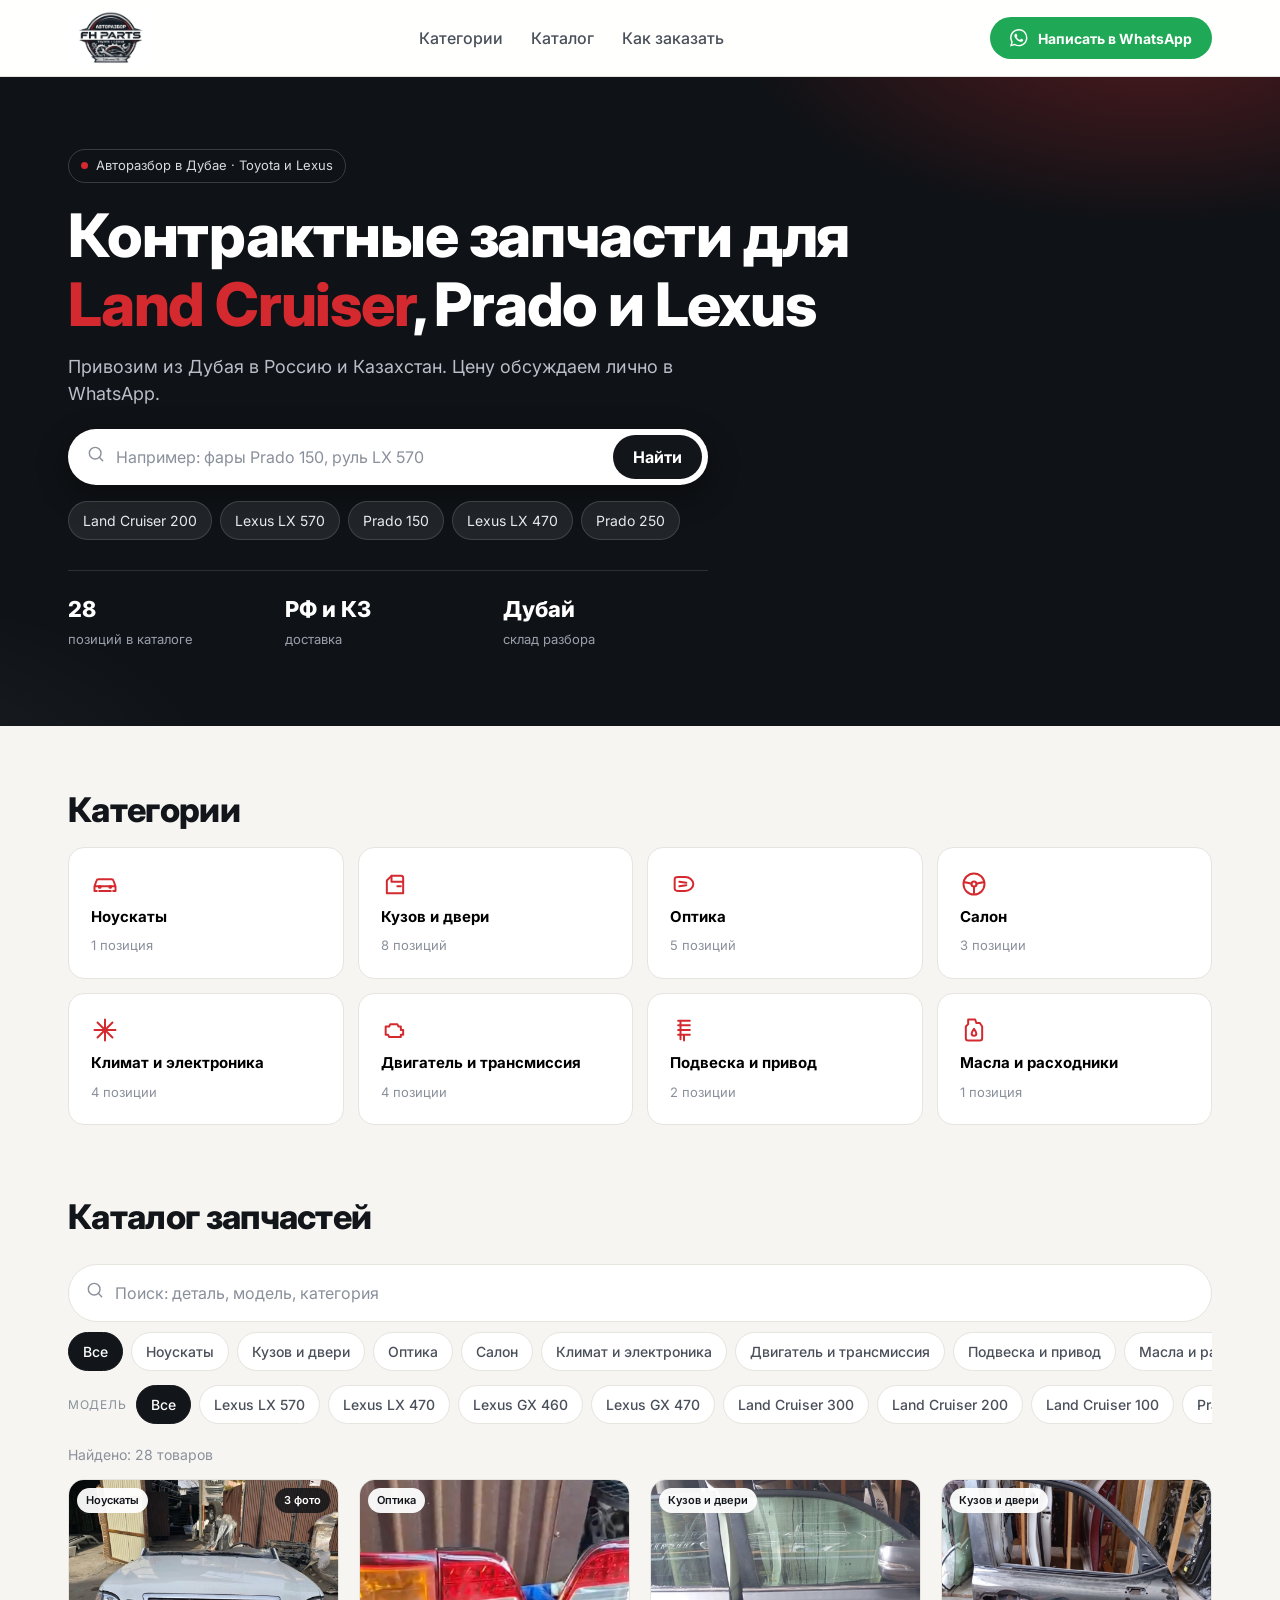
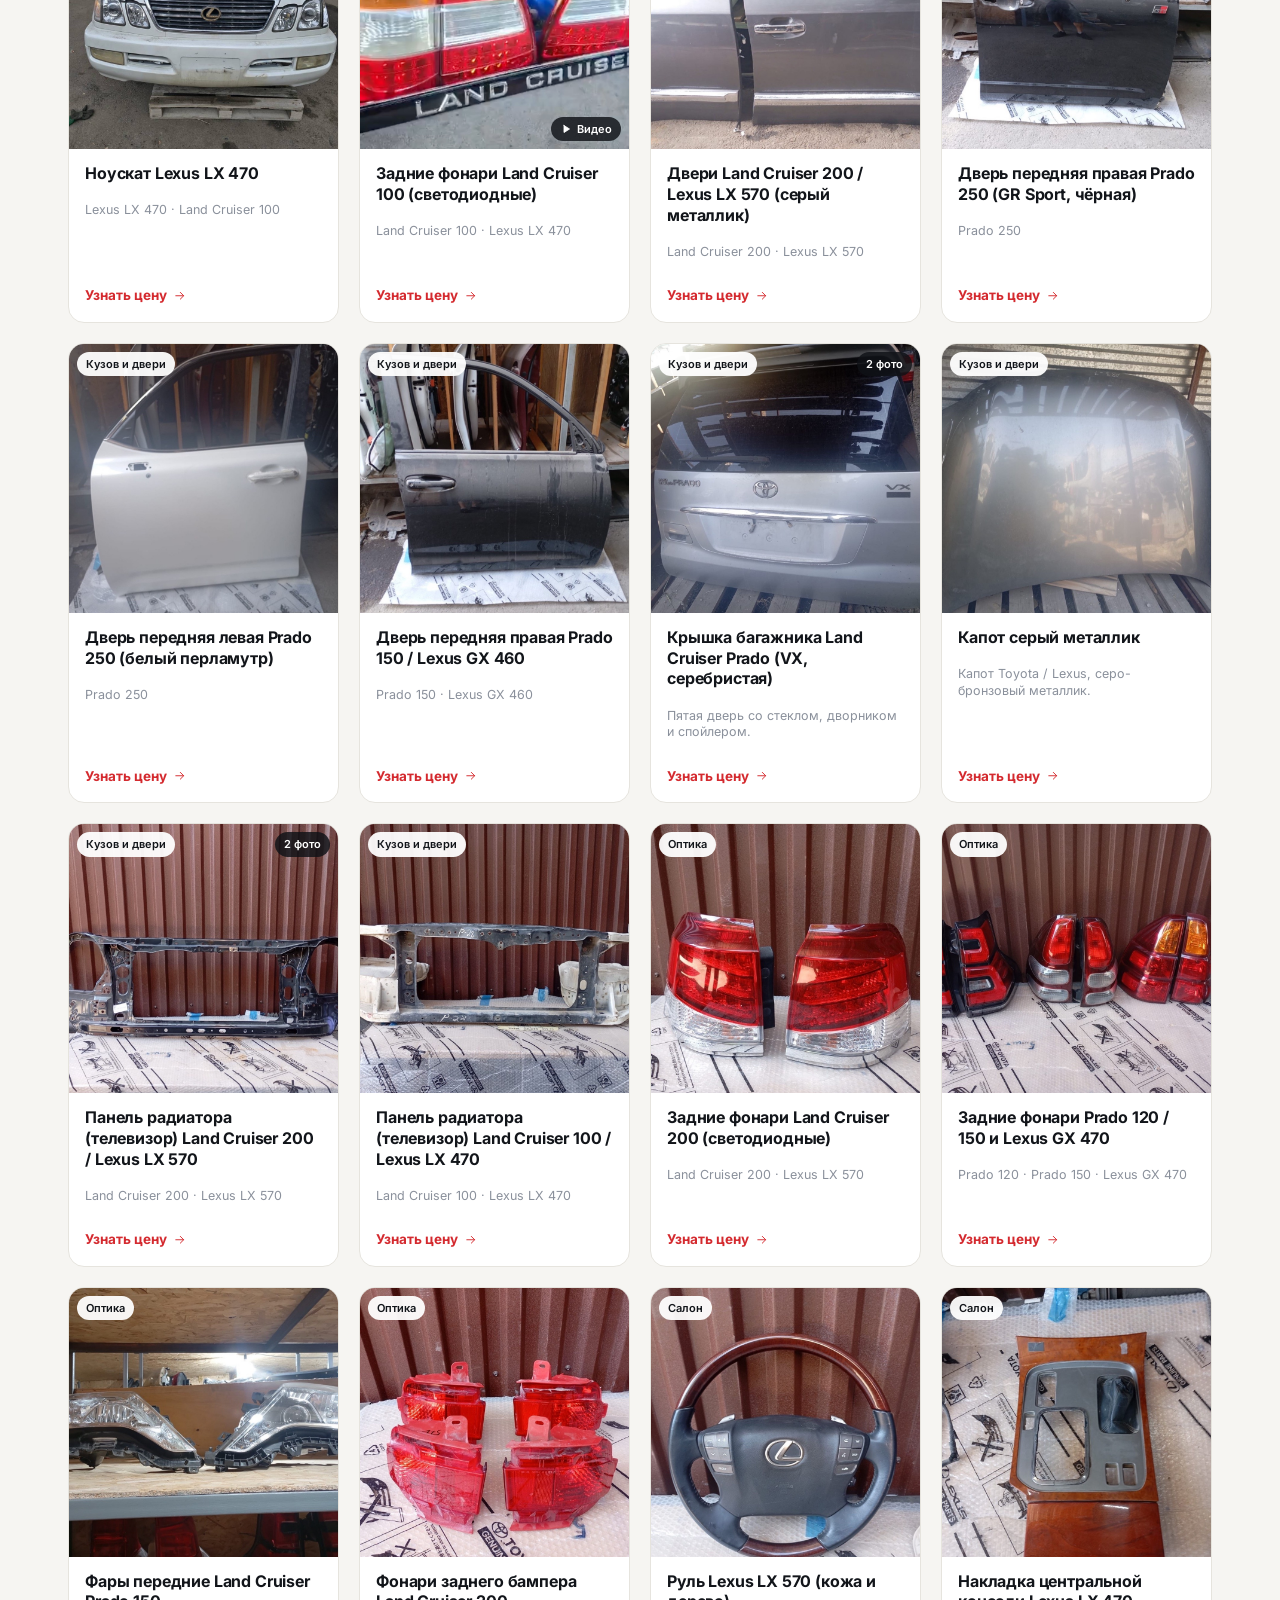
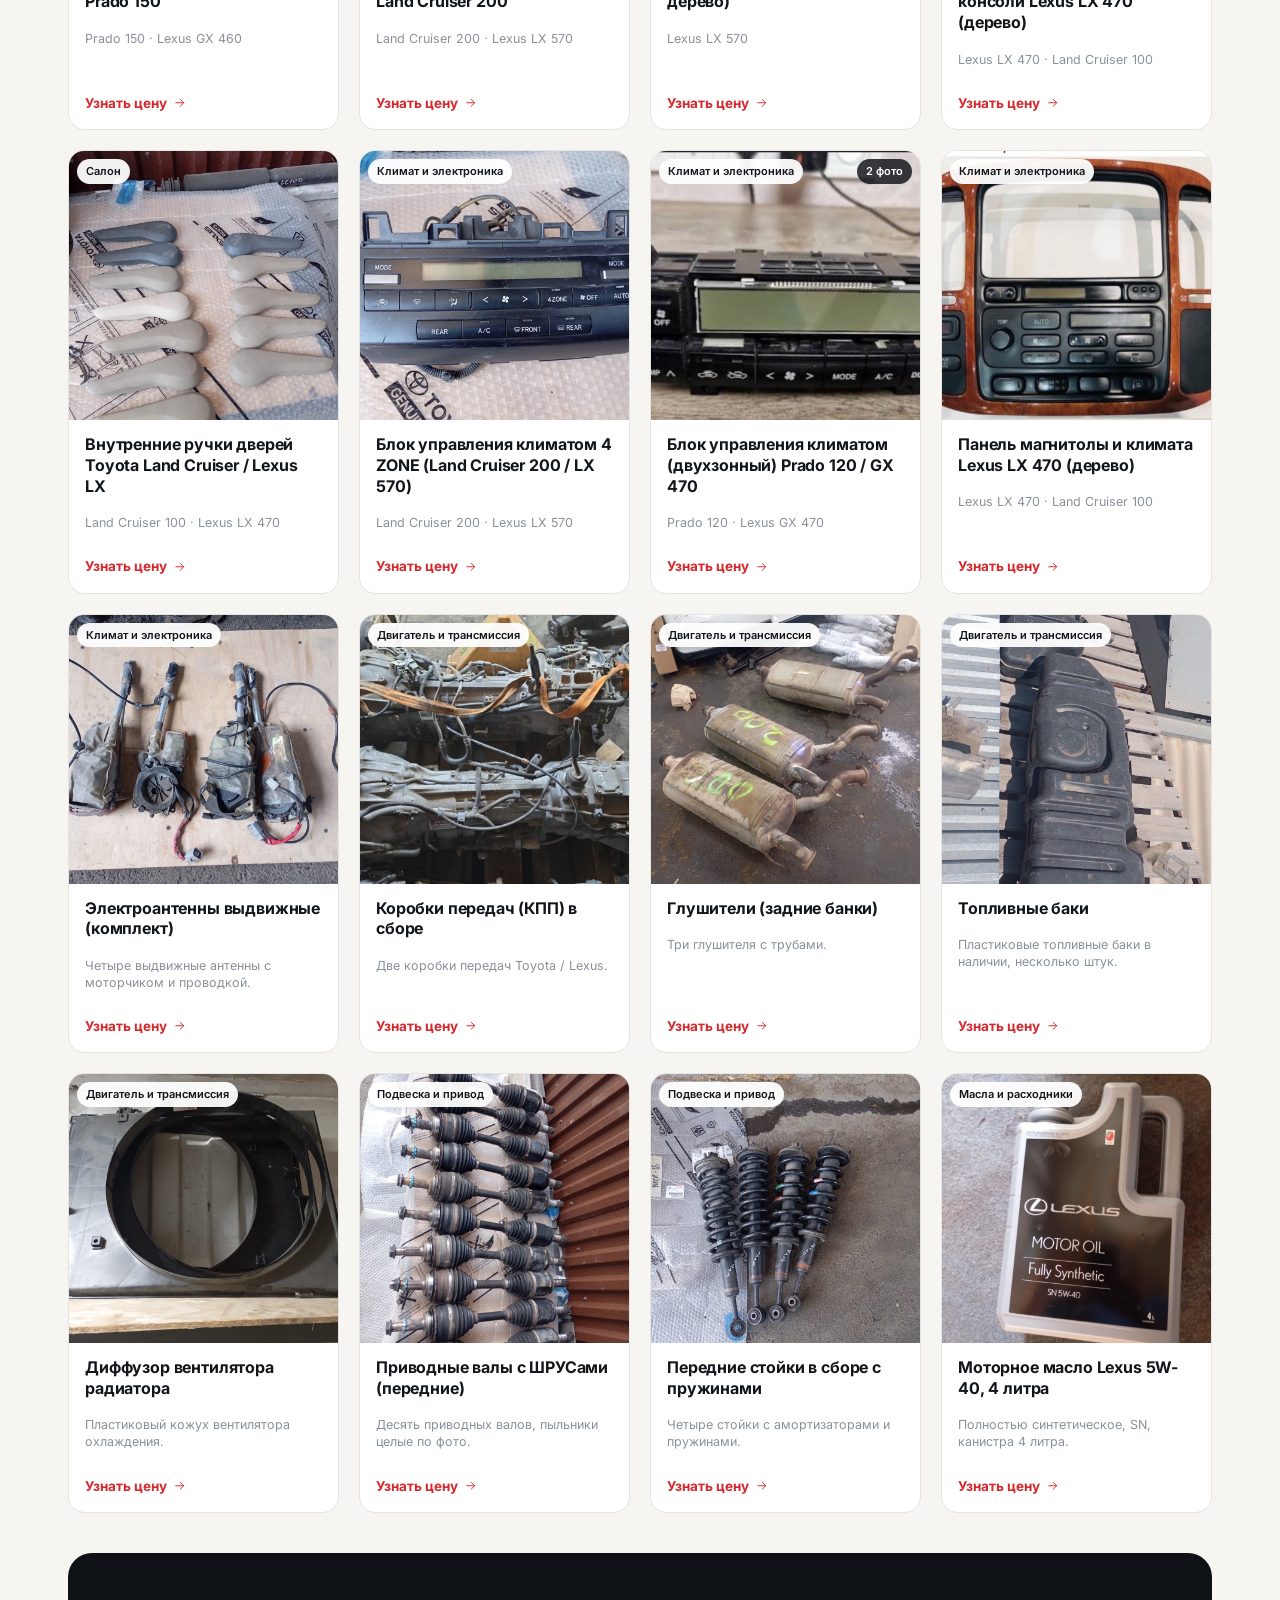
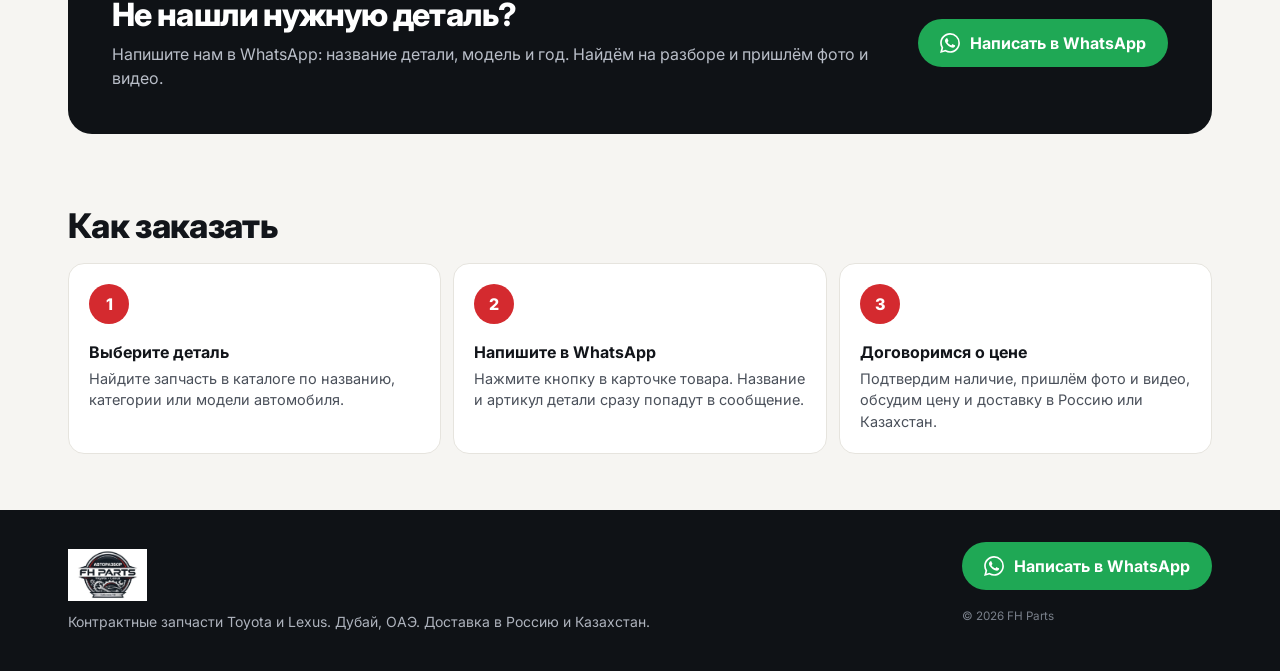
==== index.html @ afaa6454 "Add files via upload" ====
<!doctype html>
<html lang="ru">
<head>
  <meta charset="utf-8">
  <meta name="viewport" content="width=device-width, initial-scale=1, viewport-fit=cover">
  <title>FH Parts: контрактные запчасти Toyota и Lexus из Дубая</title>
  <meta name="description" content="Авторазбор FH Parts в Дубае. Запчасти Toyota Land Cruiser, Prado, Lexus LX и GX с доставкой в Россию и Казахстан. Цена договорная, заказ через WhatsApp.">
  <meta name="theme-color" content="#0f1216">
  <link rel="icon" type="image/png" href="img/favicon.png">
  <link rel="preconnect" href="https://fonts.googleapis.com">
  <link rel="preconnect" href="https://fonts.gstatic.com" crossorigin>
  <link href="https://fonts.googleapis.com/css2?family=Inter:wght@400;500;600;700;800&display=swap&subset=cyrillic" rel="stylesheet">
  <link rel="stylesheet" href="css/style.css">
</head>
<body>

<header class="header">
  <div class="wrap">
    <a class="brand" href="./" aria-label="FH Parts, на главную">
      <img src="img/logo.png" alt="FH Parts, авторазбор Toyota и Lexus">
    </a>
    <nav class="nav" aria-label="Разделы">
      <a href="#categories">Категории</a>
      <a href="#catalog">Каталог</a>
      <a href="#how">Как заказать</a>
    </nav>
    <a id="headWa" class="btn btn-wa btn-sm" aria-label="Написать в WhatsApp"></a>
  </div>
</header>

<main>
  <section class="hero">
    <div class="wrap">
      <div class="eyebrow"><span class="dot"></span> Авторазбор в Дубае · Toyota и Lexus</div>
      <h1>Контрактные запчасти для <em>Land Cruiser</em>, Prado и Lexus</h1>
      <p class="lead">Привозим из Дубая в Россию и Казахстан. Цену обсуждаем лично в WhatsApp.</p>

      <form class="search" id="heroSearch" role="search" autocomplete="off">
        <span id="heroSearchIcon"></span>
        <input id="heroQ" type="search" placeholder="Например: фары Prado 150, руль LX 570" aria-label="Поиск запчастей" enterkeyhint="search">
        <button class="btn btn-dark" type="submit">Найти</button>
      </form>

      <div class="quick" id="quick" aria-label="Быстрый выбор модели"></div>

      <div class="stats">
        <div><b id="statCount">0</b><span>позиций в каталоге</span></div>
        <div><b>РФ и КЗ</b><span>доставка</span></div>
        <div><b>Дубай</b><span>склад разбора</span></div>
      </div>
    </div>
  </section>

  <section class="section" id="categories">
    <div class="wrap">
      <div class="section-head">
        <h2>Категории</h2>
      </div>
      <div class="cats" id="cats"></div>
    </div>
  </section>

  <section class="section" id="catalog">
    <div class="wrap">
      <div class="section-head">
        <h2>Каталог запчастей</h2>
      </div>

      <div class="toolbar">
        <form class="search light" id="catSearch" role="search" autocomplete="off" onsubmit="return false">
          <span id="catSearchIcon"></span>
          <input id="q" type="search" placeholder="Поиск: деталь, модель, категория" aria-label="Поиск по каталогу" enterkeyhint="search">
        </form>
        <div class="chips" id="catChips" aria-label="Категории"></div>
        <div class="chips" id="modelChips" aria-label="Модели"></div>
      </div>

      <div class="result-line">
        <span id="resultText"></span>
        <button class="reset" id="reset" type="button" hidden>Сбросить</button>
      </div>

      <div class="grid" id="grid"></div>
      <div id="empty" class="empty" hidden></div>

      <div class="cta">
        <div>
          <h2>Не нашли нужную деталь?</h2>
          <p>Напишите нам в WhatsApp: название детали, модель и год. Найдём на разборе и пришлём фото и видео.</p>
        </div>
        <a class="btn btn-wa" id="ctaWa"></a>
      </div>
    </div>
  </section>

  <section class="section" id="how">
    <div class="wrap">
      <div class="section-head">
        <h2>Как заказать</h2>
      </div>
      <div class="steps">
        <div class="step"><span class="num">1</span><div><b>Выберите деталь</b><p>Найдите запчасть в каталоге по названию, категории или модели автомобиля.</p></div></div>
        <div class="step"><span class="num">2</span><div><b>Напишите в WhatsApp</b><p>Нажмите кнопку в карточке товара. Название и артикул детали сразу попадут в сообщение.</p></div></div>
        <div class="step"><span class="num">3</span><div><b>Договоримся о цене</b><p>Подтвердим наличие, пришлём фото и видео, обсудим цену и доставку в Россию или Казахстан.</p></div></div>
      </div>
    </div>
  </section>
</main>

<footer class="footer">
  <div class="wrap">
    <div>
      <a class="brand" href="./"><img src="img/logo.png" alt="FH Parts" style="height:52px"></a>
      <p style="margin:10px 0 0">Контрактные запчасти Toyota и Lexus. Дубай, ОАЭ. Доставка в Россию и Казахстан.</p>
    </div>
    <div>
      <a class="btn btn-wa" data-wa-generic id="footWa"></a>
      <p><small>© <span id="year"></span> FH Parts</small></p>
    </div>
  </div>
</footer>

<script src="js/config.js"></script>
<script src="data/products.js"></script>
<script src="js/common.js"></script>
<script src="js/catalog.js"></script>
</body>
</html>
---- css/style.css ----
:root {
  --bg: #f6f5f2;
  --surface: #ffffff;
  --ink: #12151a;
  --ink-2: #4a505a;
  --muted: #8a909b;
  --line: #e6e4de;
  --red: #d42a2f;
  --red-dark: #b01f24;
  --dark: #0f1216;
  --wa: #1fa855;
  --wa-dark: #178a45;
  --radius: 16px;
  --shadow: 0 1px 2px rgba(18, 21, 26, .06), 0 8px 24px rgba(18, 21, 26, .06);
  --gutter: 16px;
  --max: 1200px;
}

* { box-sizing: border-box; }
html { scroll-behavior: smooth; -webkit-text-size-adjust: 100%; }
body {
  margin: 0;
  background: var(--bg);
  color: var(--ink);
  font-family: "Inter", -apple-system, BlinkMacSystemFont, "Segoe UI", Roboto, Arial, sans-serif;
  font-size: 16px;
  line-height: 1.5;
  -webkit-font-smoothing: antialiased;
}
img { max-width: 100%; display: block; }
a { color: inherit; text-decoration: none; }
button { font: inherit; cursor: pointer; }
h1, h2, h3 { line-height: 1.15; margin: 0; letter-spacing: -.02em; }
.ic { width: 1.25em; height: 1.25em; flex: none; }
.wrap { max-width: var(--max); margin: 0 auto; padding: 0 var(--gutter); }

/* ---------- Шапка ---------- */
.header {
  position: sticky; top: 0; z-index: 50;
  background: rgba(255, 255, 255, .92);
  -webkit-backdrop-filter: blur(12px); backdrop-filter: blur(12px);
  border-bottom: 1px solid var(--line);
}
.header .wrap { display: flex; align-items: center; justify-content: space-between; height: 64px; gap: 12px; }
.brand { display: flex; align-items: center; gap: 10px; font-weight: 800; letter-spacing: -.02em; }
.brand img { height: 46px; width: auto; }
.brand span { display: none; font-size: 18px; }
.nav { display: none; gap: 28px; font-weight: 500; color: var(--ink-2); }
.nav a:hover { color: var(--red); }
.btn {
  display: inline-flex; align-items: center; justify-content: center; gap: 10px;
  min-height: 48px; padding: 0 22px; border-radius: 999px; border: 0;
  font-weight: 700; font-size: 16px; transition: transform .15s, background .15s, box-shadow .15s;
}
.btn:active { transform: scale(.98); }
.btn-wa { background: var(--wa); color: #fff; }
.btn-wa:hover { background: var(--wa-dark); }
.btn-dark { background: var(--ink); color: #fff; }
.btn-dark:hover { background: #000; }
.btn-ghost { background: transparent; color: var(--ink); border: 1px solid var(--line); }
.btn-ghost:hover { border-color: var(--ink); }
.btn-sm { min-height: 40px; padding: 0 16px; font-size: 14px; }
.btn-block { width: 100%; }
.header .btn-wa .label { display: none; }
.header .btn-wa { padding: 0 14px; min-height: 42px; }

/* ---------- Hero ---------- */
.hero { background: var(--dark); color: #fff; position: relative; overflow: hidden; }
.hero::before {
  content: ""; position: absolute; inset: 0;
  background:
    radial-gradient(600px 300px at 90% -10%, rgba(212, 42, 47, .35), transparent 70%),
    radial-gradient(500px 280px at -10% 110%, rgba(255, 255, 255, .06), transparent 70%);
  pointer-events: none;
}
.hero .wrap { position: relative; padding-top: 36px; padding-bottom: 40px; }
.eyebrow {
  display: inline-flex; align-items: center; gap: 8px; padding: 6px 12px;
  border: 1px solid rgba(255, 255, 255, .18); border-radius: 999px;
  font-size: 13px; color: #d7dae0; margin-bottom: 18px;
}
.eyebrow .dot { width: 7px; height: 7px; border-radius: 50%; background: var(--red); }
.hero h1 { font-size: 34px; font-weight: 800; max-width: 14em; }
.hero h1 em { font-style: normal; color: var(--red); }
.hero p.lead { color: #b9bec8; margin: 14px 0 22px; font-size: 16px; max-width: 34em; }
.search {
  display: flex; align-items: center; gap: 10px; background: #fff; color: var(--ink);
  border-radius: 999px; padding: 6px 6px 6px 18px; max-width: 640px;
  box-shadow: 0 10px 30px rgba(0, 0, 0, .35);
}
.search .ic { color: var(--muted); }
.search input {
  flex: 1; min-width: 0; border: 0; outline: 0; background: transparent;
  font: inherit; font-size: 16px; padding: 10px 0; color: var(--ink);
}
.search input::placeholder { color: var(--muted); }
.search .btn { min-height: 44px; padding: 0 20px; }
.quick { display: flex; gap: 8px; flex-wrap: wrap; margin-top: 16px; }
.quick button {
  background: rgba(255, 255, 255, .08); color: #e7e9ee; border: 1px solid rgba(255, 255, 255, .14);
  border-radius: 999px; padding: 8px 14px; font-size: 14px; transition: background .15s;
}
.quick button:hover { background: rgba(255, 255, 255, .16); }
.stats { display: grid; grid-template-columns: repeat(3, 1fr); gap: 12px; margin-top: 30px; padding-top: 22px; border-top: 1px solid rgba(255, 255, 255, .12); max-width: 640px; }
.stats b { display: block; font-size: 22px; font-weight: 800; }
.stats span { color: #9aa0ab; font-size: 13px; }

/* ---------- Секции ---------- */
.section { padding: 40px 0 8px; }
.section-head { display: flex; align-items: end; justify-content: space-between; gap: 12px; margin-bottom: 18px; }
.section h2 { font-size: 26px; font-weight: 800; }
.section .sub { color: var(--muted); font-size: 14px; }

/* Категории */
.cats { display: grid; grid-template-columns: repeat(2, 1fr); gap: 10px; }
.cat {
  display: flex; flex-direction: column; gap: 10px; text-align: left;
  background: var(--surface); border: 1px solid var(--line); border-radius: var(--radius);
  padding: 16px; transition: border-color .15s, transform .15s, box-shadow .15s;
}
.cat:hover { border-color: var(--red); box-shadow: var(--shadow); transform: translateY(-2px); }
.cat .ic { width: 28px; height: 28px; color: var(--red); }
.cat b { font-size: 15px; font-weight: 700; line-height: 1.25; }
.cat small { color: var(--muted); font-size: 13px; }
.cat.active { border-color: var(--ink); background: var(--ink); color: #fff; }
.cat.active .ic { color: #fff; }
.cat.active small { color: #bfc3cb; }

/* Фильтры */
.toolbar { position: sticky; top: 64px; z-index: 20; background: var(--bg); padding: 10px 0 8px; margin: 0 calc(var(--gutter) * -1); padding-left: var(--gutter); padding-right: var(--gutter); }
.search.light { box-shadow: none; border: 1px solid var(--line); max-width: none; background: var(--surface); padding-left: 16px; }
.chips { display: flex; gap: 8px; overflow-x: auto; padding: 10px 0 4px; scrollbar-width: none; -webkit-overflow-scrolling: touch; }
.chips::-webkit-scrollbar { display: none; }
.chip {
  flex: none; background: var(--surface); border: 1px solid var(--line); color: var(--ink-2);
  border-radius: 999px; padding: 8px 14px; font-size: 14px; font-weight: 500; white-space: nowrap;
  transition: all .15s;
}
.chip:hover { border-color: var(--ink); color: var(--ink); }
.chip.active { background: var(--ink); border-color: var(--ink); color: #fff; }
.chip-label { flex: none; align-self: center; font-size: 12px; text-transform: uppercase; letter-spacing: .06em; color: var(--muted); padding-right: 2px; }
.result-line { display: flex; justify-content: space-between; align-items: center; color: var(--muted); font-size: 14px; margin: 8px 0 14px; }
.reset { background: none; border: 0; color: var(--red); font-weight: 600; padding: 4px 0; }

/* Карточки товаров */
.grid { display: grid; grid-template-columns: repeat(2, 1fr); gap: 12px; }
.card {
  display: flex; flex-direction: column; background: var(--surface); border: 1px solid var(--line);
  border-radius: var(--radius); overflow: hidden; transition: transform .2s, box-shadow .2s, border-color .2s;
}
.card:hover { transform: translateY(-3px); box-shadow: var(--shadow); border-color: #d8d5cc; }
.card-img { position: relative; aspect-ratio: 1 / 1; background: #e9e7e1; overflow: hidden; }
.card-img img { width: 100%; height: 100%; object-fit: cover; transition: transform .4s; }
.card:hover .card-img img { transform: scale(1.04); }
.tag {
  position: absolute; left: 8px; top: 8px; background: rgba(255, 255, 255, .94); color: var(--ink);
  font-size: 11px; font-weight: 600; padding: 4px 9px; border-radius: 999px;
}
.badge-video {
  position: absolute; right: 8px; bottom: 8px; display: inline-flex; align-items: center; gap: 5px;
  background: rgba(15, 18, 22, .82); color: #fff; font-size: 11px; font-weight: 600; padding: 4px 9px; border-radius: 999px;
}
.badge-video .ic { width: 12px; height: 12px; fill: currentColor; }
.badge-count { position: absolute; right: 8px; top: 8px; background: rgba(15, 18, 22, .82); color: #fff; font-size: 11px; font-weight: 600; padding: 4px 9px; border-radius: 999px; }
.card-body { padding: 12px 12px 14px; display: flex; flex-direction: column; gap: 6px; flex: 1; }
.card h3 { font-size: 14.5px; font-weight: 700; letter-spacing: -.01em; line-height: 1.3; }
.card .models { color: var(--muted); font-size: 12.5px; line-height: 1.35; }
.card-cta { margin-top: auto; padding-top: 6px; display: inline-flex; align-items: center; gap: 6px; color: var(--red); font-size: 13.5px; font-weight: 700; }
.card-cta .ic { width: 1em; height: 1em; transition: transform .2s; }
.card:hover .card-cta .ic { transform: translateX(3px); }

.empty { text-align: center; padding: 40px 16px; background: var(--surface); border: 1px dashed var(--line); border-radius: var(--radius); }
.empty h3 { font-size: 20px; margin-bottom: 8px; }
.empty p { color: var(--ink-2); margin: 0 0 18px; }

/* Шаги */
.steps { display: grid; gap: 12px; }
.step { background: var(--surface); border: 1px solid var(--line); border-radius: var(--radius); padding: 20px; display: flex; gap: 16px; align-items: flex-start; }
.step .num { flex: none; width: 40px; height: 40px; border-radius: 50%; background: var(--red); color: #fff; font-weight: 800; display: grid; place-items: center; }
.step b { display: block; margin-bottom: 4px; font-size: 16px; }
.step p { margin: 0; color: var(--ink-2); font-size: 14.5px; }

/* CTA */
.cta { margin: 40px 0 0; background: var(--dark); color: #fff; border-radius: 24px; padding: 28px 22px; display: grid; gap: 18px; }
.cta h2 { font-size: 24px; }
.cta p { margin: 8px 0 0; color: #b9bec8; }

/* Подвал */
.footer { margin-top: 48px; background: var(--dark); color: #aeb3bd; padding: 32px 0 calc(32px + env(safe-area-inset-bottom)); font-size: 14px; }
.footer .wrap { display: grid; gap: 18px; }
.footer .brand { color: #fff; }
.footer small { color: #7a808b; }
.footer a:hover { color: #fff; }

/* ---------- Страница товара ---------- */
.crumbs { display: flex; flex-wrap: wrap; align-items: center; gap: 6px; padding: 16px 0 12px; font-size: 14px; color: var(--muted); }
.crumbs a { color: var(--ink-2); display: inline-flex; align-items: center; gap: 4px; }
.crumbs a:hover { color: var(--red); }
.product { display: grid; gap: 22px; padding-bottom: 12px; }
.gallery { display: grid; gap: 10px; align-content: start; }
.main-img { position: relative; aspect-ratio: 1 / 1; background: #e9e7e1; border-radius: var(--radius); overflow: hidden; cursor: zoom-in; border: 1px solid var(--line); }
.main-img img { width: 100%; height: 100%; object-fit: cover; }
.thumbs { display: flex; gap: 8px; overflow-x: auto; scrollbar-width: none; }
.thumbs::-webkit-scrollbar { display: none; }
.thumb { flex: none; width: 72px; height: 72px; border-radius: 12px; overflow: hidden; border: 2px solid transparent; padding: 0; background: #e9e7e1; opacity: .75; }
.thumb img { width: 100%; height: 100%; object-fit: cover; }
.thumb.active { border-color: var(--red); opacity: 1; }
.thumb.video { position: relative; }
.thumb.video::after { content: ""; position: absolute; inset: 0; background: rgba(15, 18, 22, .45); }
.thumb.video .ic { position: absolute; z-index: 1; left: 50%; top: 50%; transform: translate(-50%, -50%); color: #fff; fill: #fff; width: 22px; height: 22px; }
.video-box { border-radius: var(--radius); overflow: hidden; background: #000; border: 1px solid var(--line); aspect-ratio: 9 / 16; max-height: 70vh; }
.video-box video { width: 100%; height: 100%; object-fit: contain; display: block; background: #000; }

.info .tagline { display: flex; flex-wrap: wrap; gap: 8px; margin-bottom: 12px; }
.pill { display: inline-flex; align-items: center; gap: 6px; padding: 5px 12px; border-radius: 999px; font-size: 13px; font-weight: 600; background: #fff; border: 1px solid var(--line); color: var(--ink-2); }
.pill.red { background: #fdecec; border-color: #f6cfd0; color: var(--red-dark); }
.info h1 { font-size: 27px; font-weight: 800; }
.info .short { color: var(--ink-2); margin: 10px 0 0; }
.price-note { margin: 18px 0; padding: 14px 16px; border-radius: 14px; background: #fff; border: 1px solid var(--line); display: flex; gap: 12px; align-items: center; }
.price-note b { display: block; font-size: 17px; }
.price-note span { color: var(--muted); font-size: 13.5px; }
.price-note .ic { width: 26px; height: 26px; color: var(--red); }
.block { margin-top: 22px; }
.block h2 { font-size: 17px; margin-bottom: 10px; }
.block p { margin: 0; color: var(--ink-2); }
.list { list-style: none; padding: 0; margin: 0; display: grid; gap: 8px; }
.list li { display: flex; gap: 10px; align-items: flex-start; color: var(--ink-2); }
.list .ic { color: var(--wa); width: 1.15em; height: 1.15em; margin-top: 3px; }
.specs { display: grid; grid-template-columns: auto 1fr; gap: 8px 16px; font-size: 14.5px; }
.specs dt { color: var(--muted); }
.specs dd { margin: 0; font-weight: 600; }
.actions { margin-top: 24px; display: grid; gap: 10px; }
.sticky-bar {
  position: fixed; left: 0; right: 0; bottom: 0; z-index: 40;
  background: rgba(255, 255, 255, .96); -webkit-backdrop-filter: blur(12px); backdrop-filter: blur(12px);
  border-top: 1px solid var(--line); padding: 10px var(--gutter) calc(10px + env(safe-area-inset-bottom));
}
.sticky-bar .btn { width: 100%; min-height: 52px; }
body.has-sticky { padding-bottom: 84px; }
.related h2 { font-size: 22px; margin: 36px 0 16px; }

/* Лайтбокс */
.lightbox { position: fixed; inset: 0; z-index: 100; background: rgba(8, 10, 12, .96); display: none; align-items: center; justify-content: center; }
.lightbox.open { display: flex; }
.lightbox img { max-width: 100%; max-height: 100%; object-fit: contain; }
.lb-btn { position: absolute; background: rgba(255, 255, 255, .12); color: #fff; border: 0; border-radius: 50%; width: 46px; height: 46px; display: grid; place-items: center; }
.lb-btn:hover { background: rgba(255, 255, 255, .24); }
.lb-close { top: 14px; right: 14px; }
.lb-prev { left: 10px; top: 50%; transform: translateY(-50%); }
.lb-next { right: 10px; top: 50%; transform: translateY(-50%); }
.lb-prev .ic { transform: rotate(180deg); }
.lb-count { position: absolute; bottom: 18px; left: 0; right: 0; text-align: center; color: #aeb3bd; font-size: 14px; }

/* Уведомление */
#toast {
  position: fixed; left: 50%; bottom: 96px; transform: translate(-50%, 20px); z-index: 120;
  background: var(--ink); color: #fff; padding: 12px 18px; border-radius: 14px; font-size: 14px;
  max-width: calc(100% - 32px); opacity: 0; pointer-events: none; transition: all .25s; box-shadow: var(--shadow);
  text-align: center;
}
#toast.show { opacity: 1; transform: translate(-50%, 0); }

/* ---------- Планшет ---------- */
@media (min-width: 640px) {
  .grid { grid-template-columns: repeat(3, 1fr); gap: 16px; }
  .cats { grid-template-columns: repeat(4, 1fr); }
  .steps { grid-template-columns: repeat(3, 1fr); }
  .step { flex-direction: column; }
  .hero h1 { font-size: 44px; }
}

/* ---------- Компьютер ---------- */
@media (min-width: 960px) {
  :root { --gutter: 28px; }
  .header .wrap { height: 76px; }
  .brand img { height: 56px; }
  .brand span { display: inline; }
  .nav { display: flex; }
  .header .btn-wa .label { display: inline; }
  .header .btn-wa { padding: 0 20px; }
  .hero .wrap { padding-top: 72px; padding-bottom: 76px; }
  .hero h1 { font-size: 60px; }
  .hero p.lead { font-size: 18px; }
  .section { padding-top: 64px; }
  .section h2 { font-size: 34px; }
  .cats { grid-template-columns: repeat(4, 1fr); gap: 14px; }
  .cat { padding: 22px; }
  .toolbar { top: 76px; display: flex; flex-direction: column; }
  .grid { grid-template-columns: repeat(4, 1fr); gap: 20px; }
  .card-body { padding: 14px 16px 16px; }
  .card h3 { font-size: 16px; }
  .cta { grid-template-columns: 1fr auto; align-items: center; padding: 44px; }
  .cta h2 { font-size: 32px; }
  .footer .wrap { grid-template-columns: 1fr auto; align-items: center; }

  .product { grid-template-columns: minmax(0, 1.1fr) minmax(0, 1fr); gap: 48px; align-items: start; padding-top: 8px; }
  .gallery { position: sticky; top: 100px; }
  .thumb { width: 84px; height: 84px; }
  .info h1 { font-size: 36px; }
  .sticky-bar { display: none; }
  body.has-sticky { padding-bottom: 0; }
  #toast { bottom: 32px; }
}

@media (prefers-reduced-motion: reduce) {
  * { transition: none !important; animation: none !important; }
  html { scroll-behavior: auto; }
}
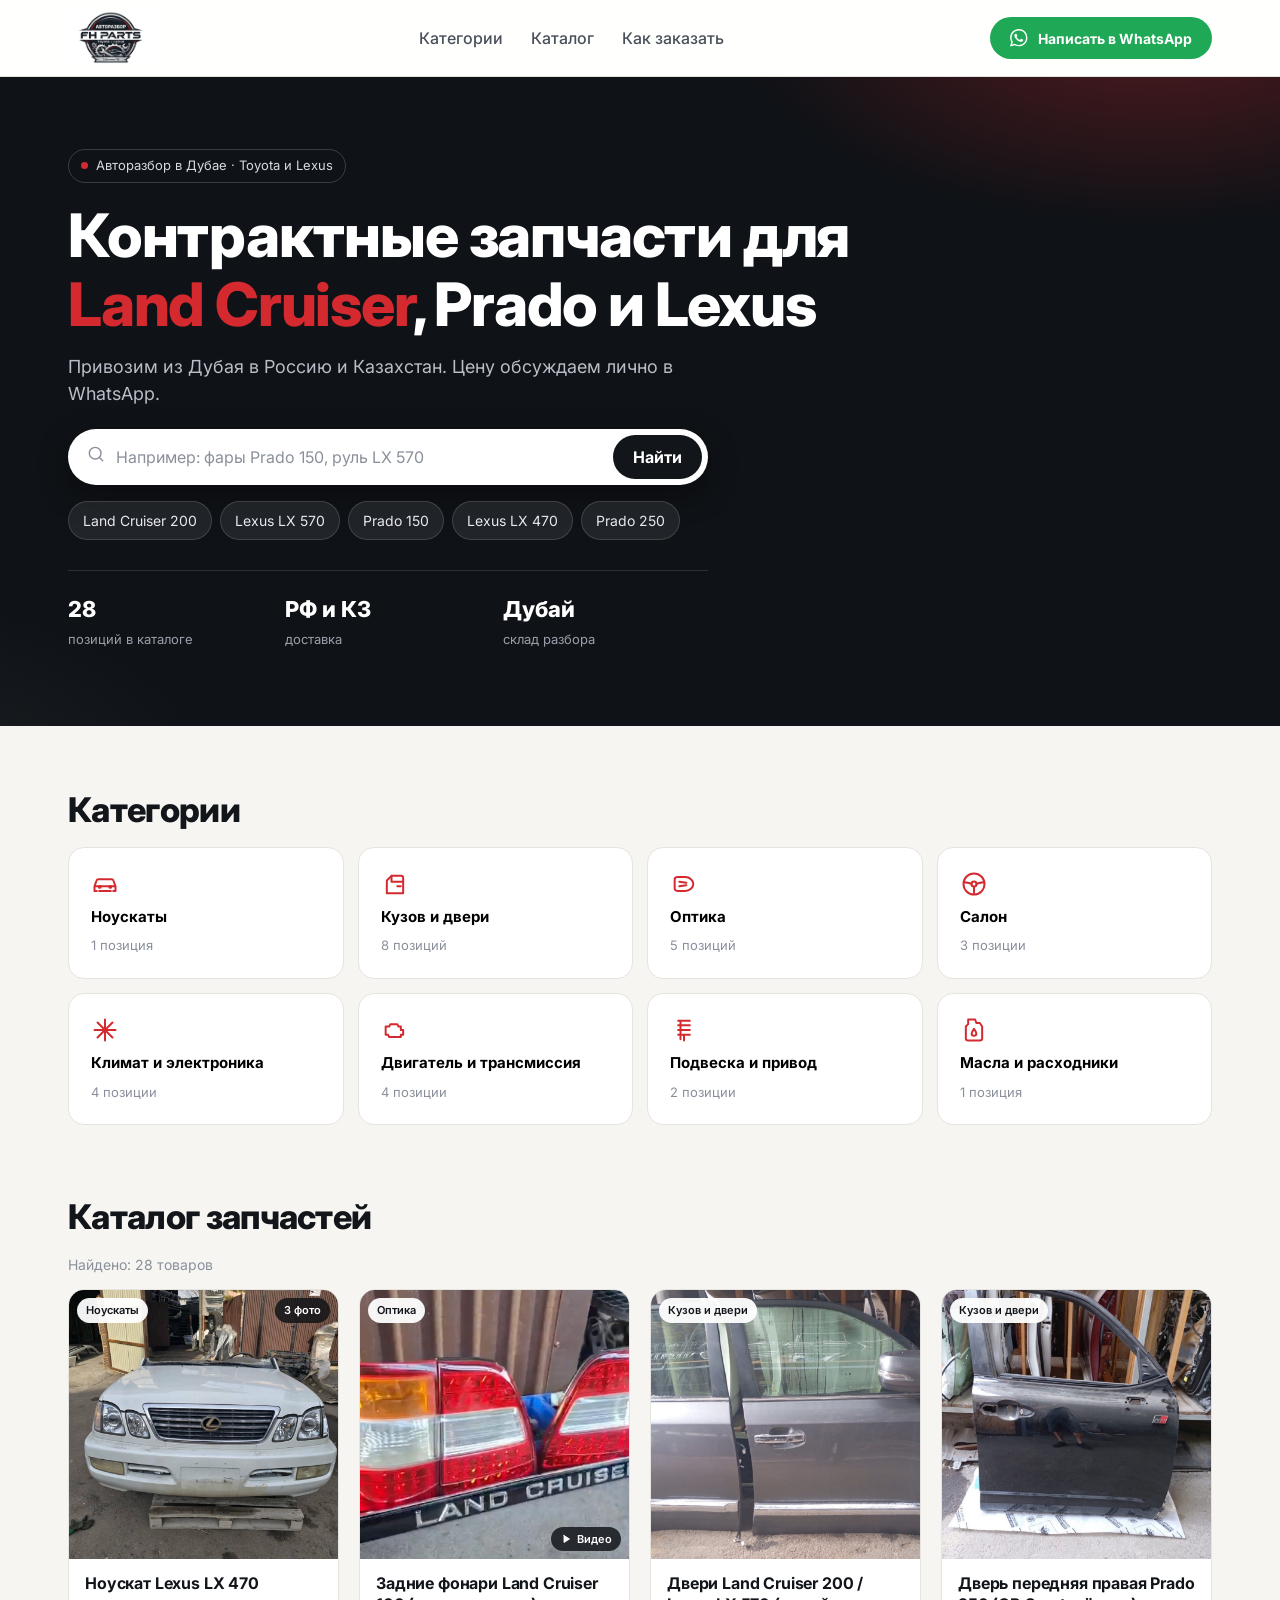
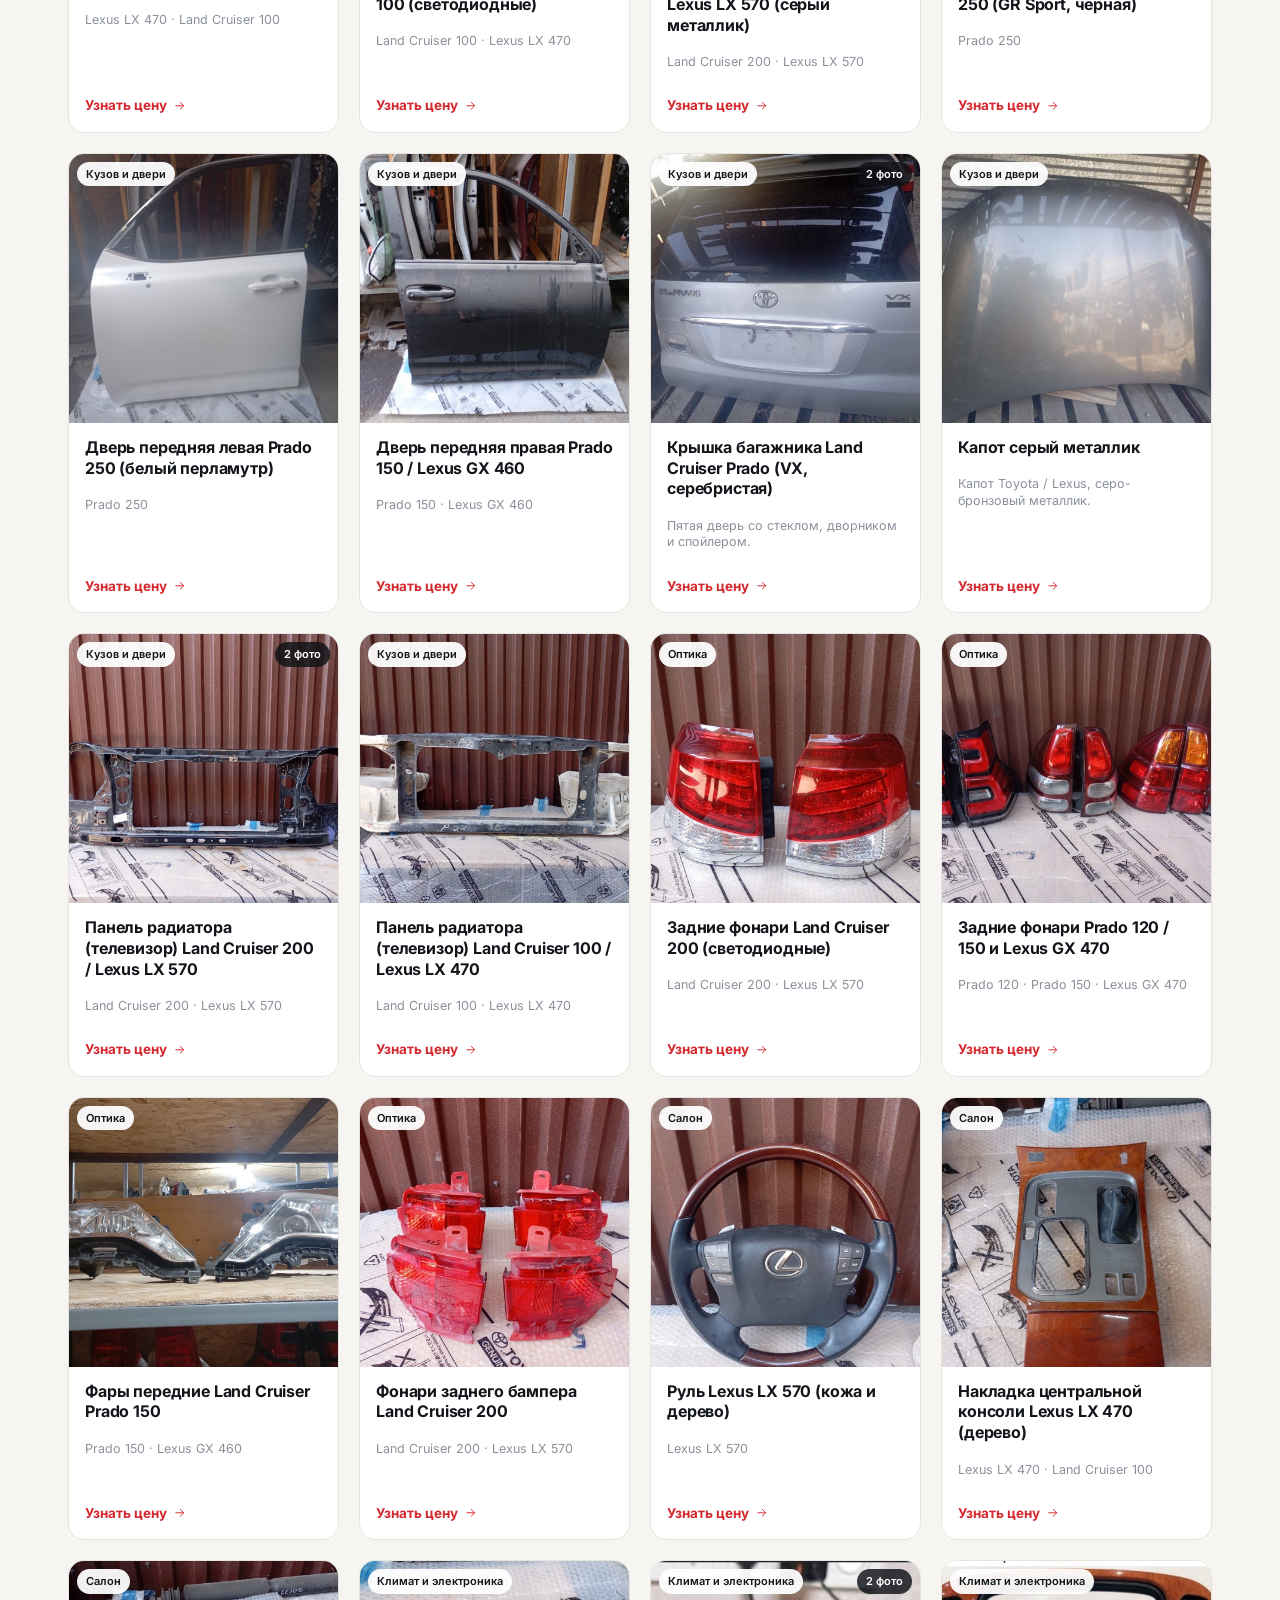
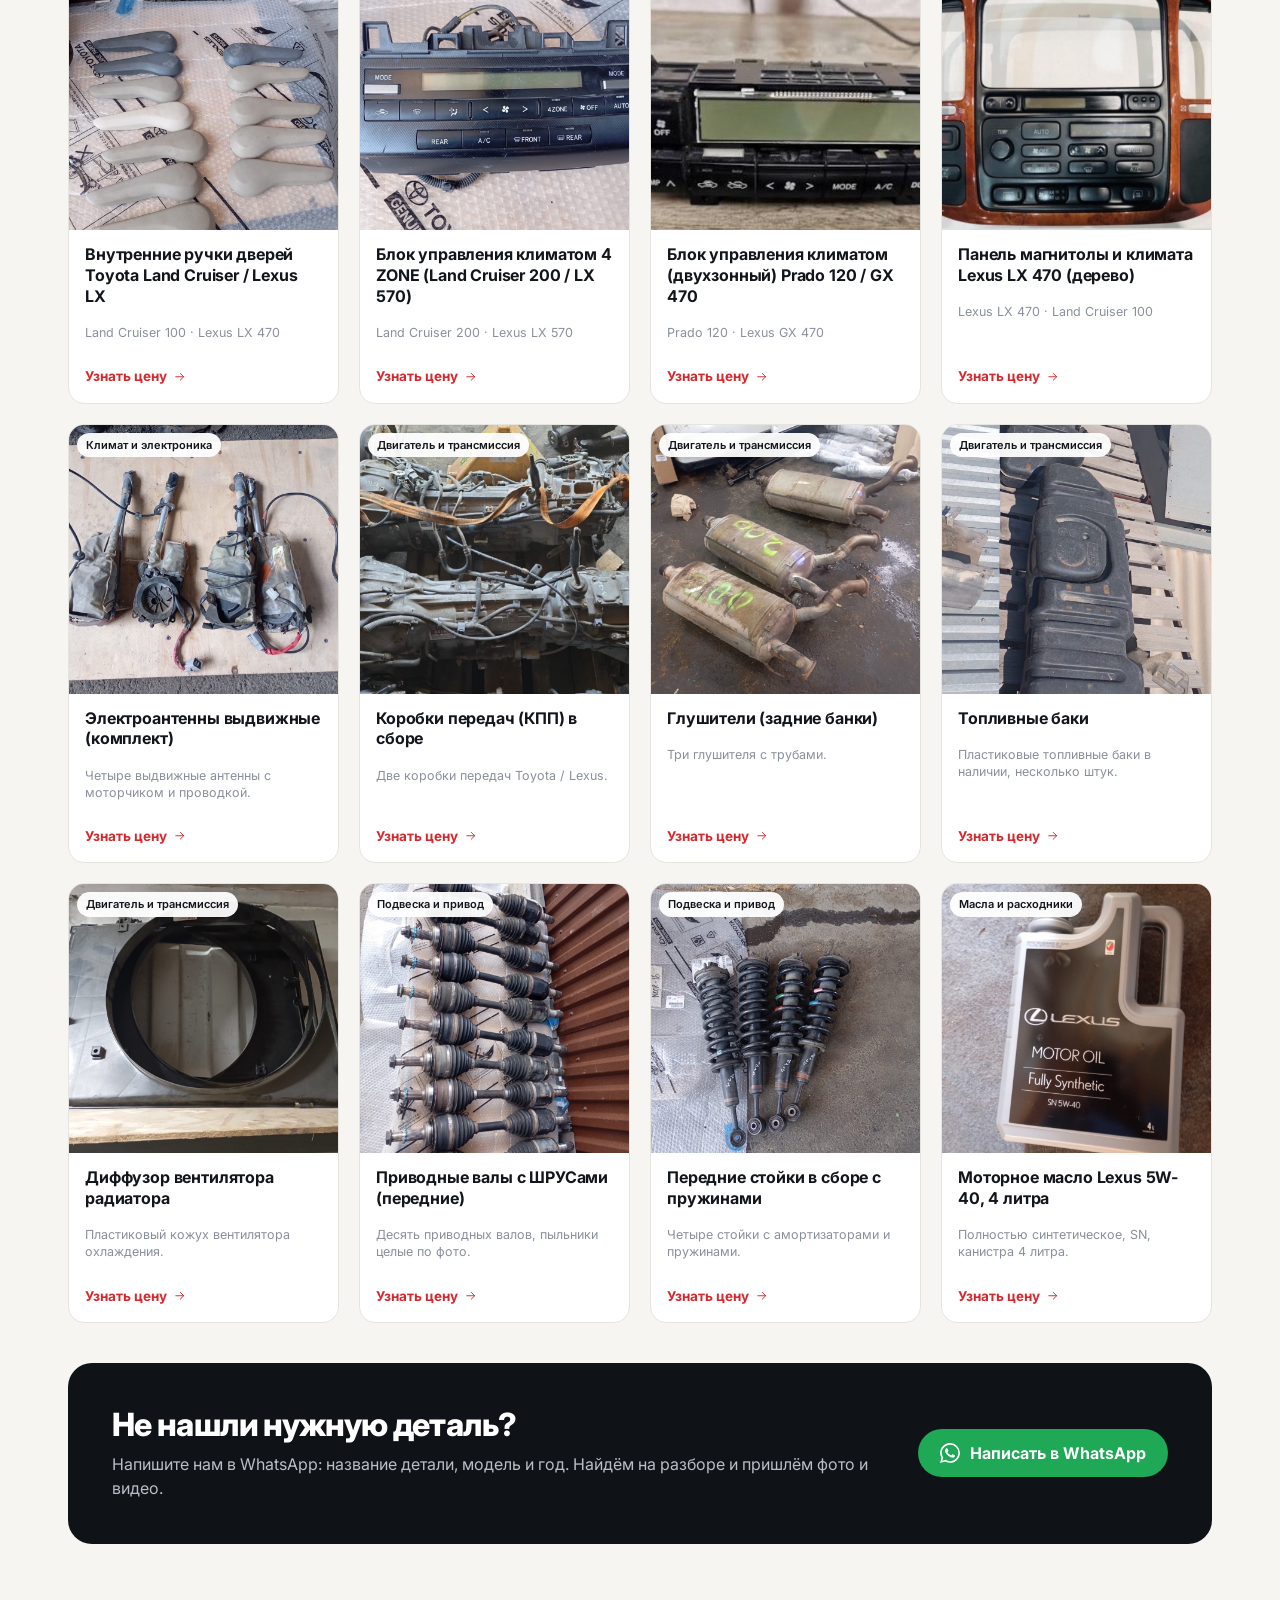
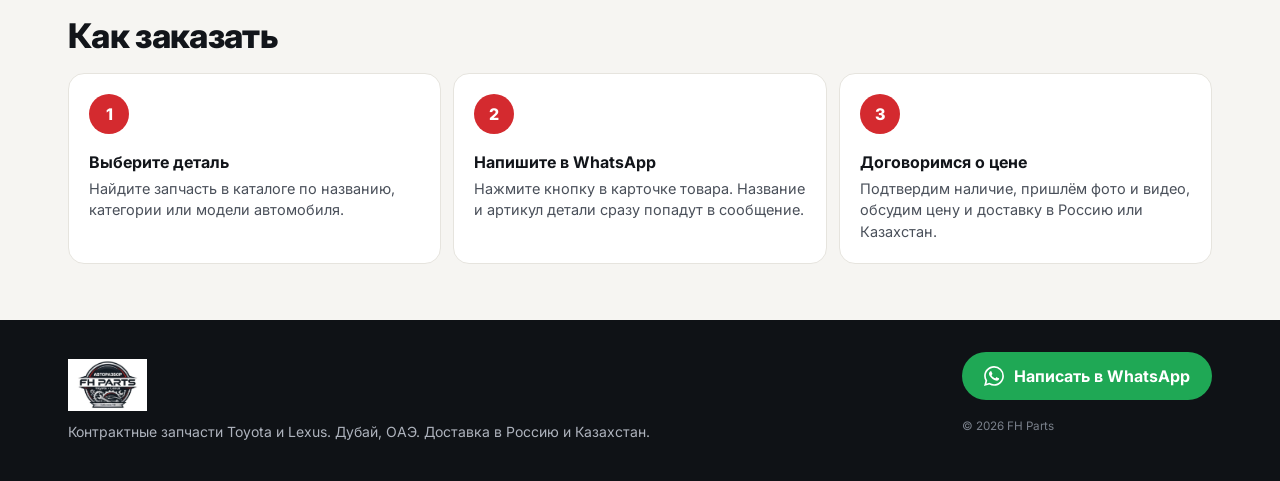
==== commit 35a098c2: "Add files via upload" ====
--- a/index.html
+++ b/index.html
@@ -66,15 +66,6 @@
         <h2>Каталог запчастей</h2>
       </div>
 
-      <div class="toolbar">
-        <form class="search light" id="catSearch" role="search" autocomplete="off" onsubmit="return false">
-          <span id="catSearchIcon"></span>
-          <input id="q" type="search" placeholder="Поиск: деталь, модель, категория" aria-label="Поиск по каталогу" enterkeyhint="search">
-        </form>
-        <div class="chips" id="catChips" aria-label="Категории"></div>
-        <div class="chips" id="modelChips" aria-label="Модели"></div>
-      </div>
-
       <div class="result-line">
         <span id="resultText"></span>
         <button class="reset" id="reset" type="button" hidden>Сбросить</button>
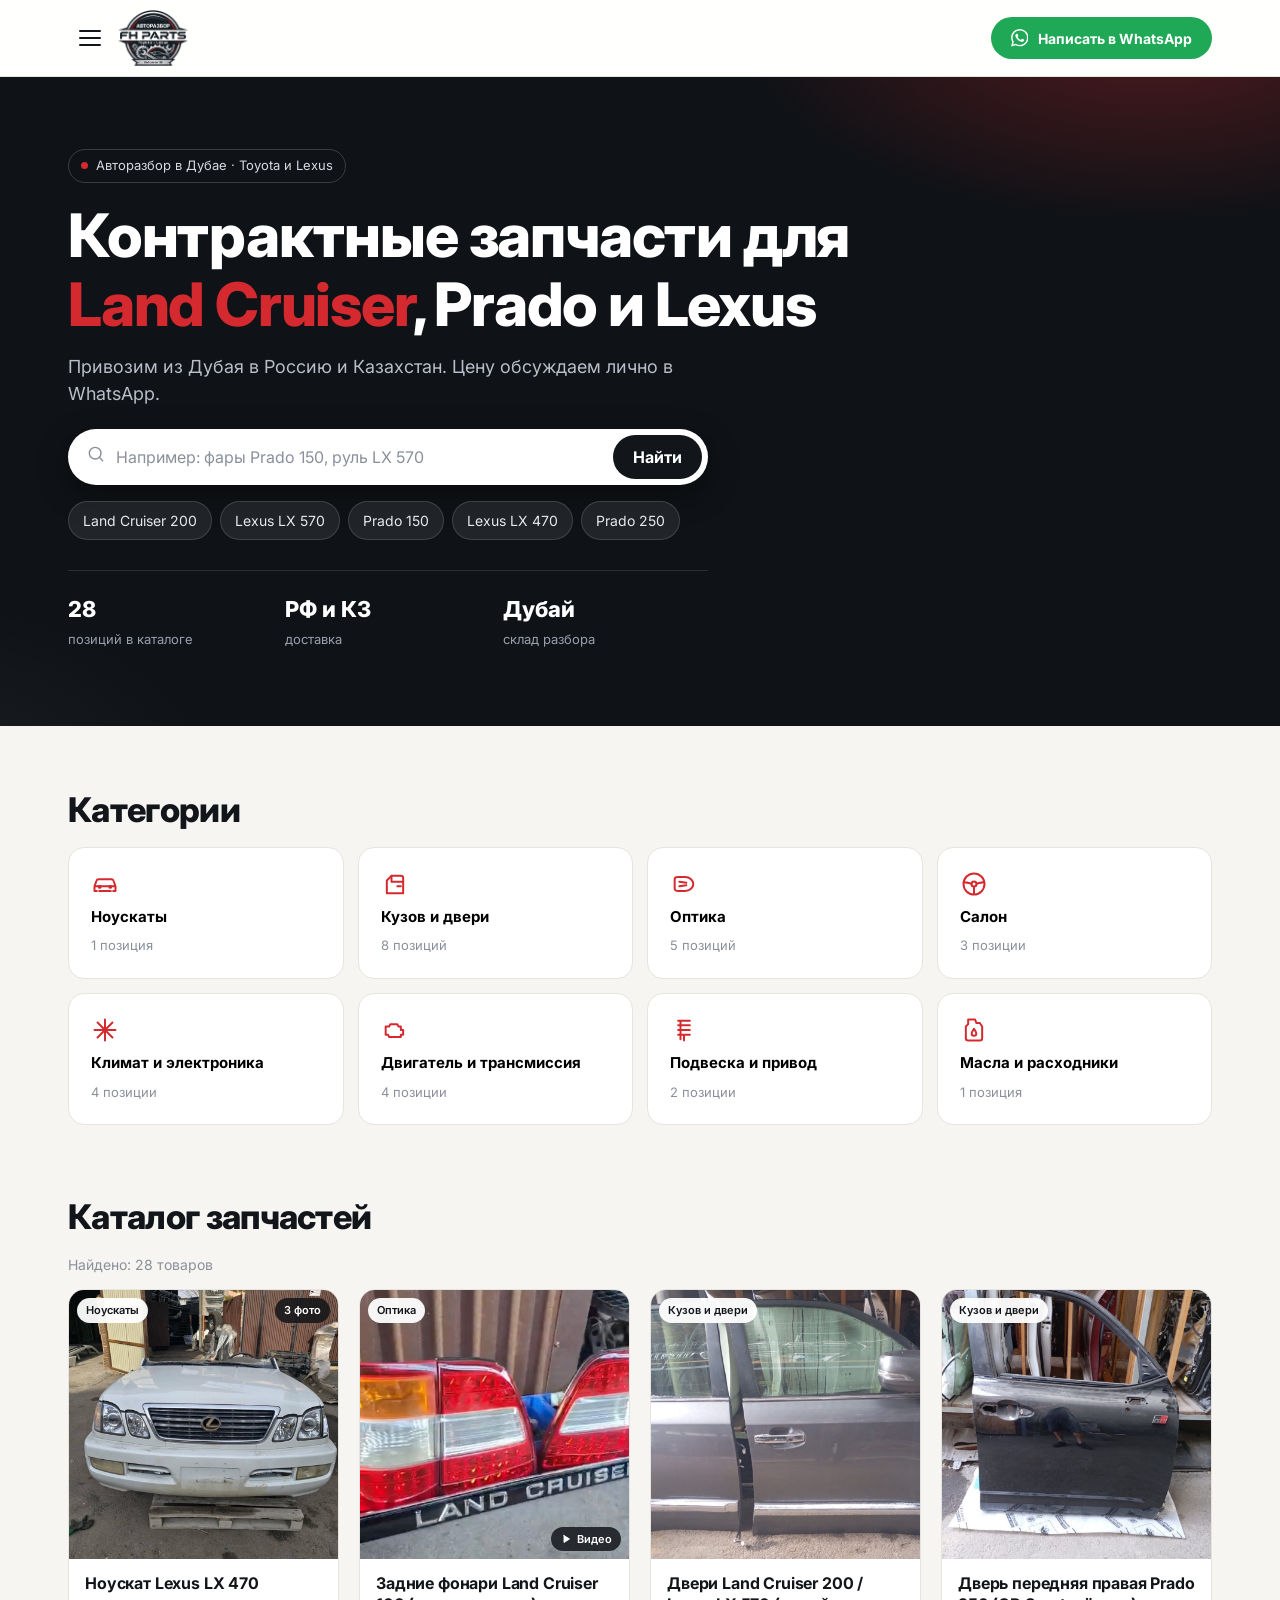
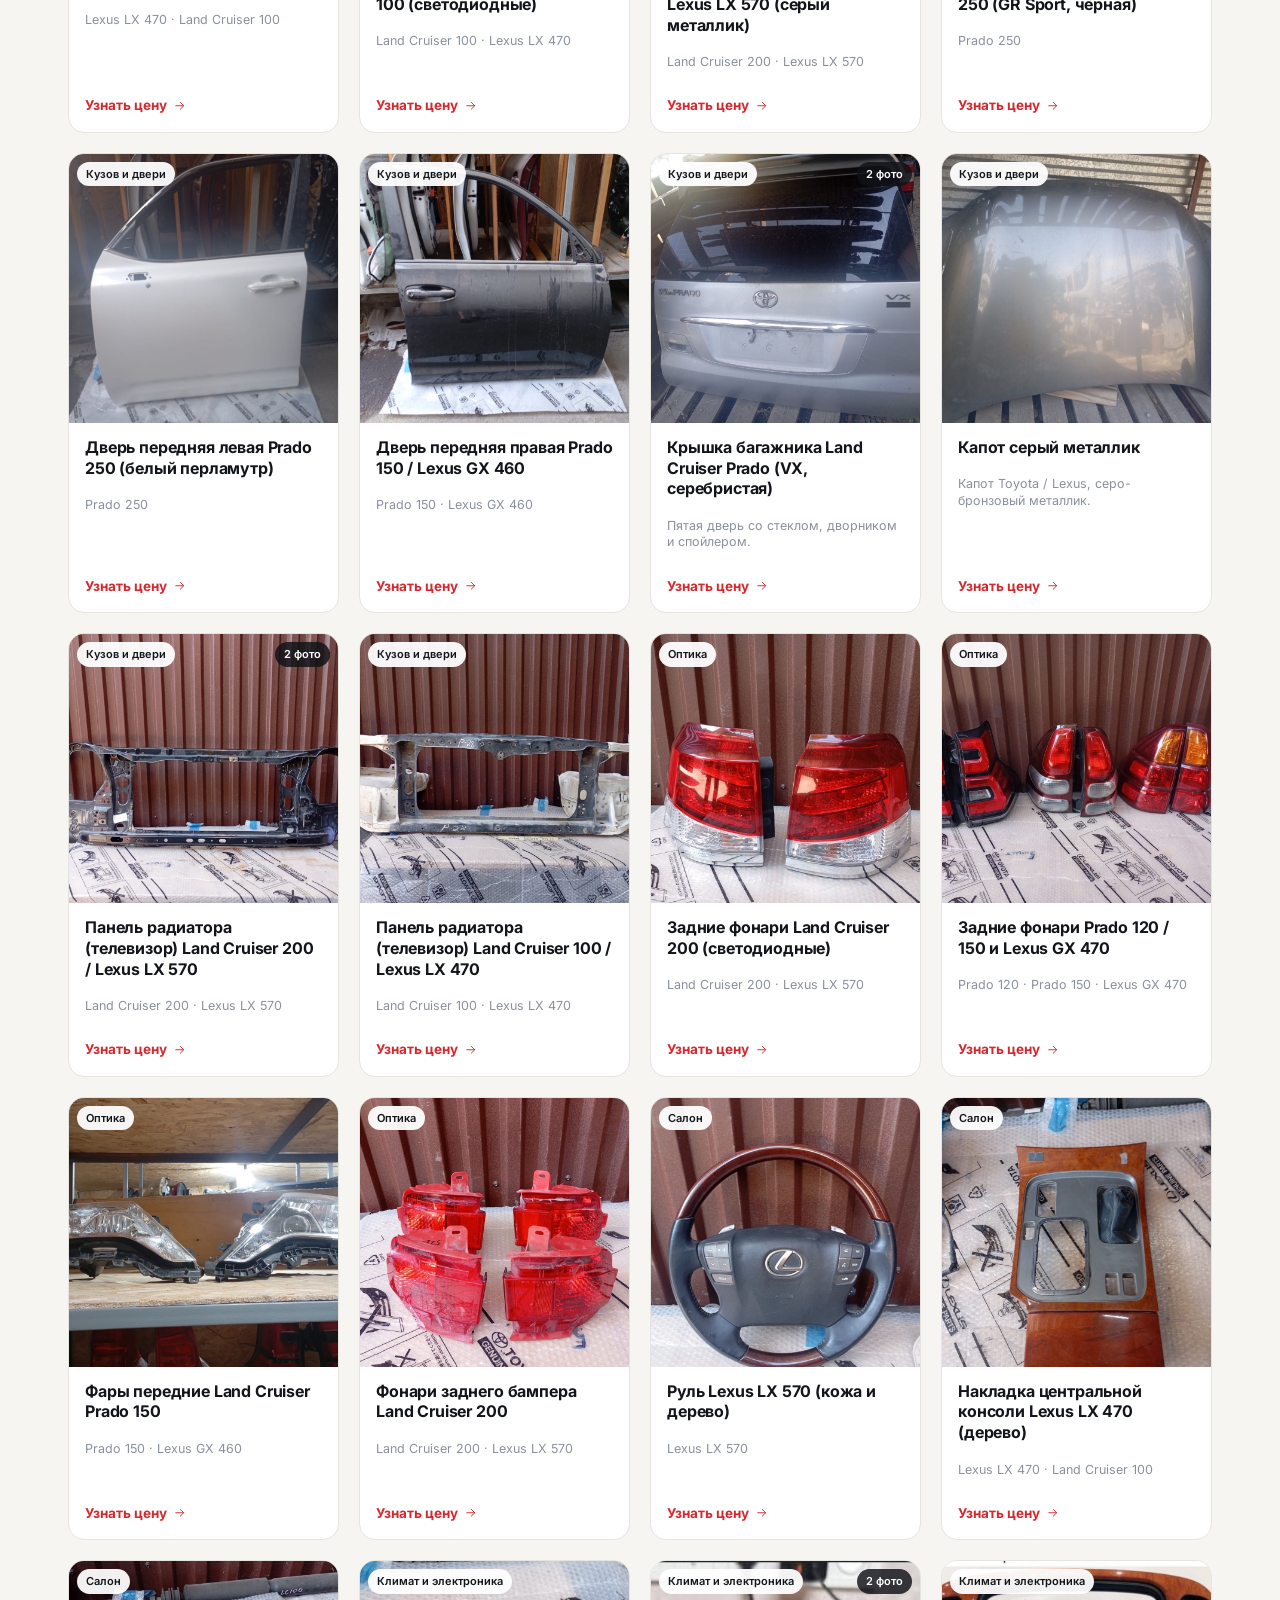
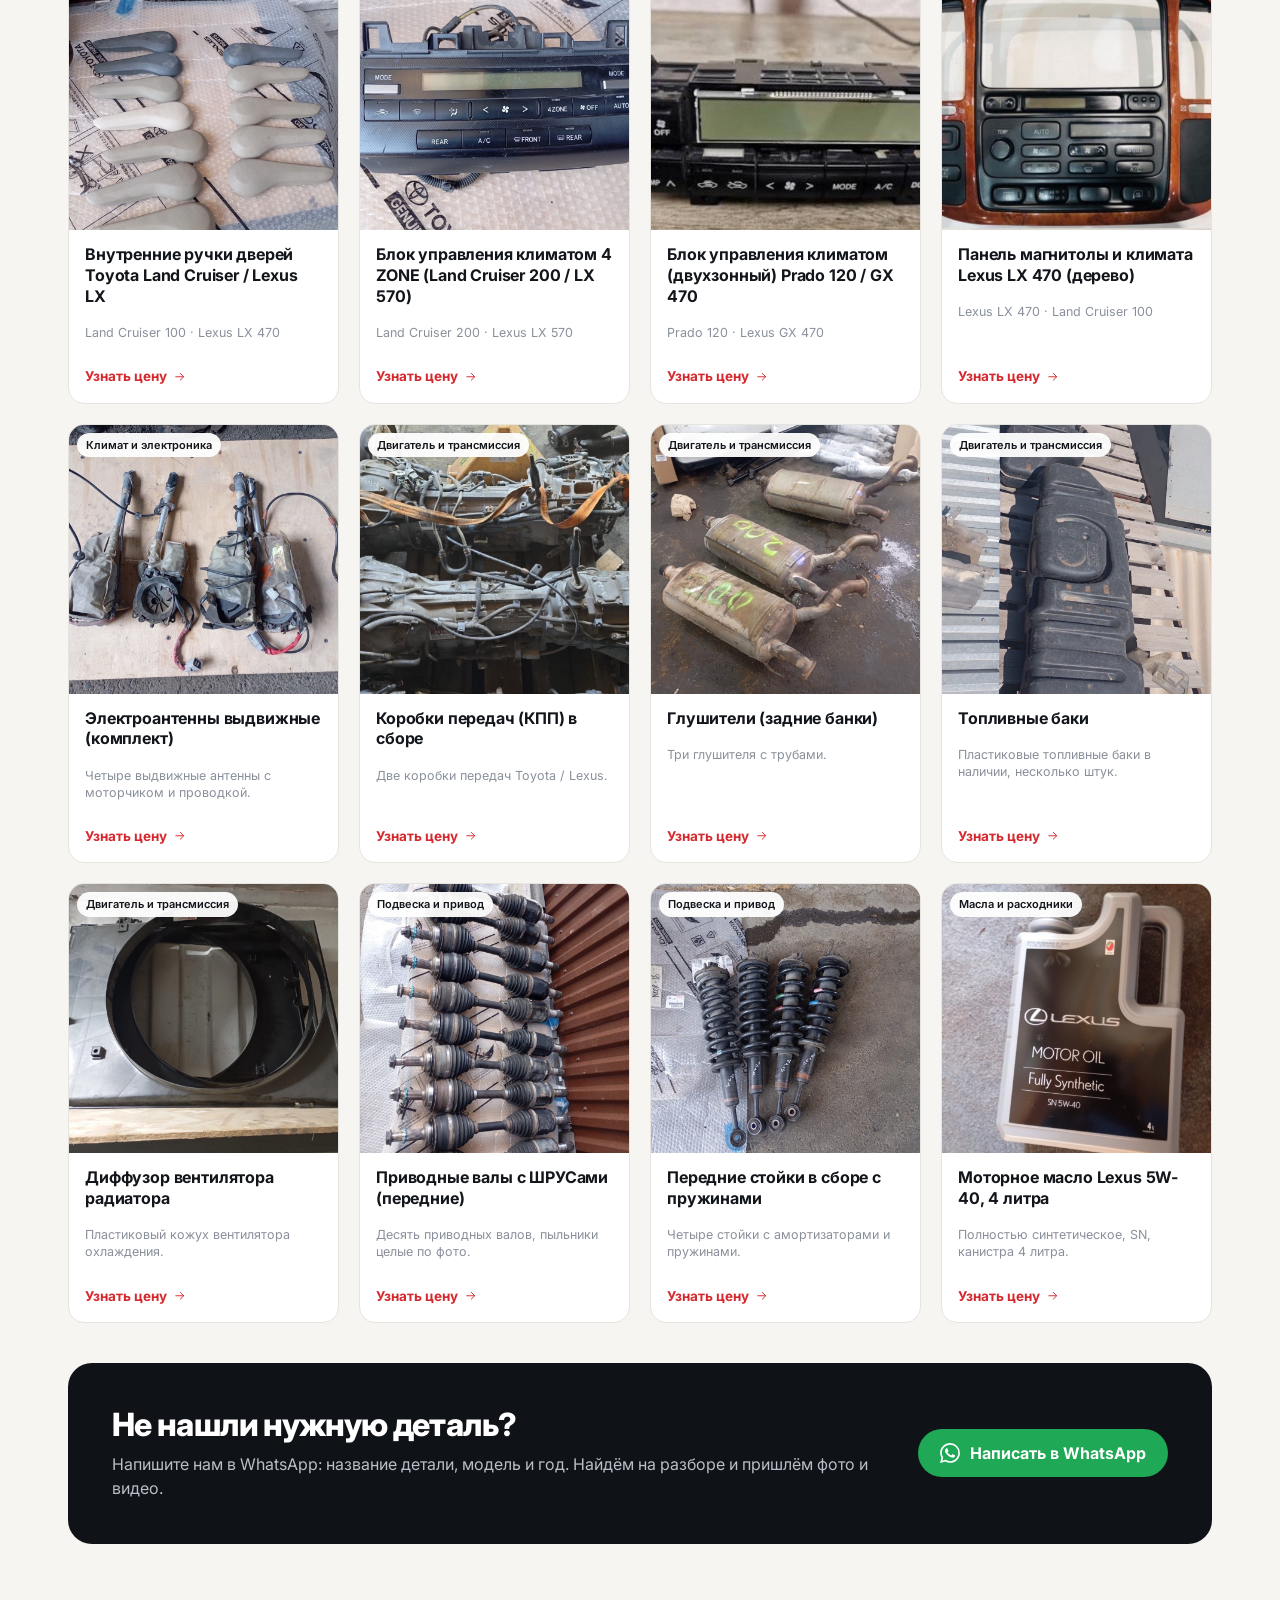
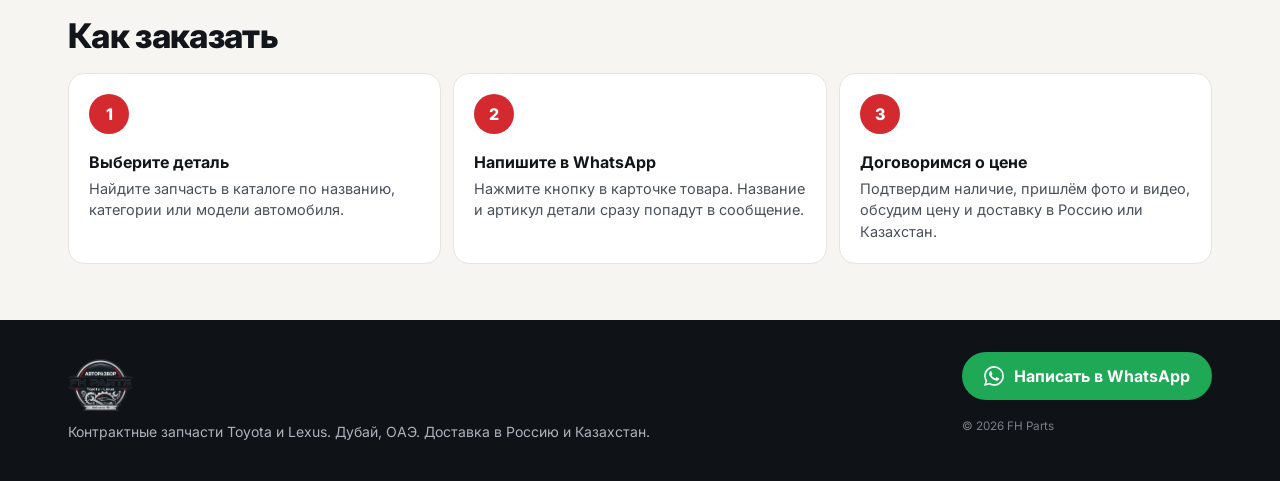
==== commit ab9c58aa: "Add files via upload" ====
--- a/index.html
+++ b/index.html
@@ -10,23 +10,36 @@
   <link rel="preconnect" href="https://fonts.googleapis.com">
   <link rel="preconnect" href="https://fonts.gstatic.com" crossorigin>
   <link href="https://fonts.googleapis.com/css2?family=Inter:wght@400;500;600;700;800&display=swap&subset=cyrillic" rel="stylesheet">
-  <link rel="stylesheet" href="css/style.css">
+  <link rel="stylesheet" href="css/style.css?v=2">
 </head>
 <body>
 
 <header class="header">
   <div class="wrap">
-    <a class="brand" href="./" aria-label="FH Parts, на главную">
-      <img src="img/logo.png" alt="FH Parts, авторазбор Toyota и Lexus">
-    </a>
-    <nav class="nav" aria-label="Разделы">
-      <a href="#categories">Категории</a>
-      <a href="#catalog">Каталог</a>
-      <a href="#how">Как заказать</a>
-    </nav>
+    <div class="head-left">
+      <button class="burger" id="burger" type="button" aria-label="Открыть меню" aria-expanded="false" aria-controls="menu"><span></span><span></span><span></span></button>
+      <a class="brand" href="./" aria-label="FH Parts, на главную">
+        <img src="img/logo.png?v=2" alt="FH Parts, авторазбор Toyota и Lexus">
+      </a>
+    </div>
     <a id="headWa" class="btn btn-wa btn-sm" aria-label="Написать в WhatsApp"></a>
   </div>
 </header>
+
+<div class="menu-overlay" id="menuOverlay" hidden></div>
+<aside class="menu" id="menu" aria-label="Меню" aria-hidden="true">
+  <div class="menu-head">
+    <span>Меню</span>
+    <button type="button" id="menuClose" aria-label="Закрыть меню"><svg viewBox="0 0 24 24" fill="none" stroke="currentColor" stroke-width="2" stroke-linecap="round" aria-hidden="true"><path d="M6 6l12 12M18 6L6 18"/></svg></button>
+  </div>
+  <nav class="menu-nav">
+    <a href="./">Главная</a>
+    <a href="./#categories">Категории</a>
+    <a href="./#catalog">Каталог запчастей</a>
+    <a href="./#how">Как заказать</a>
+  </nav>
+  <a class="btn btn-wa btn-block" data-wa-generic></a>
+</aside>
 
 <main>
   <section class="hero">
@@ -101,7 +114,7 @@
 <footer class="footer">
   <div class="wrap">
     <div>
-      <a class="brand" href="./"><img src="img/logo.png" alt="FH Parts" style="height:52px"></a>
+      <a class="brand" href="./"><img src="img/logo.png?v=2" alt="FH Parts" style="height:52px"></a>
       <p style="margin:10px 0 0">Контрактные запчасти Toyota и Lexus. Дубай, ОАЭ. Доставка в Россию и Казахстан.</p>
     </div>
     <div>
@@ -111,9 +124,9 @@
   </div>
 </footer>
 
-<script src="js/config.js"></script>
-<script src="data/products.js"></script>
-<script src="js/common.js"></script>
-<script src="js/catalog.js"></script>
+<script src="js/config.js?v=2"></script>
+<script src="data/products.js?v=2"></script>
+<script src="js/common.js?v=2"></script>
+<script src="js/catalog.js?v=2"></script>
 </body>
 </html>
--- a/css/style.css
+++ b/css/style.css
@@ -45,8 +45,19 @@
 .brand { display: flex; align-items: center; gap: 10px; font-weight: 800; letter-spacing: -.02em; }
 .brand img { height: 46px; width: auto; }
 .brand span { display: none; font-size: 18px; }
-.nav { display: none; gap: 28px; font-weight: 500; color: var(--ink-2); }
-.nav a:hover { color: var(--red); }
+.head-left { display: flex; align-items: center; gap: 6px; min-width: 0; }
+.burger { width: 44px; height: 44px; border: 0; background: transparent; border-radius: 12px; display: inline-flex; flex-direction: column; justify-content: center; align-items: center; gap: 5px; flex: none; }
+.burger span { display: block; width: 22px; height: 2px; border-radius: 2px; background: var(--ink); }
+.burger:hover { background: rgba(0,0,0,.05); }
+.menu-overlay { position: fixed; inset: 0; background: rgba(15,18,22,.5); z-index: 90; }
+.menu { position: fixed; top: 0; left: 0; bottom: 0; width: min(320px, 86vw); background: #fff; z-index: 100; padding: 16px 20px calc(20px + env(safe-area-inset-bottom)); display: flex; flex-direction: column; gap: 18px; transform: translateX(-102%); transition: transform .25s ease; box-shadow: 8px 0 30px rgba(0,0,0,.15); visibility: hidden; }
+.menu.open { transform: none; visibility: visible; }
+.menu-head { display: flex; align-items: center; justify-content: space-between; font-weight: 800; font-size: 18px; }
+.menu-head button { width: 44px; height: 44px; border: 0; background: transparent; border-radius: 12px; display: inline-flex; align-items: center; justify-content: center; }
+.menu-head svg { width: 24px; height: 24px; }
+.menu-nav { display: flex; flex-direction: column; flex: 1; }
+.menu-nav a { padding: 16px 4px; font-size: 18px; font-weight: 600; border-bottom: 1px solid var(--line); }
+.menu-nav a:hover { color: var(--red); }
 .btn {
   display: inline-flex; align-items: center; justify-content: center; gap: 10px;
   min-height: 48px; padding: 0 22px; border-radius: 999px; border: 0;
@@ -275,7 +286,6 @@
   .header .wrap { height: 76px; }
   .brand img { height: 56px; }
   .brand span { display: inline; }
-  .nav { display: flex; }
   .header .btn-wa .label { display: inline; }
   .header .btn-wa { padding: 0 20px; }
   .hero .wrap { padding-top: 72px; padding-bottom: 76px; }
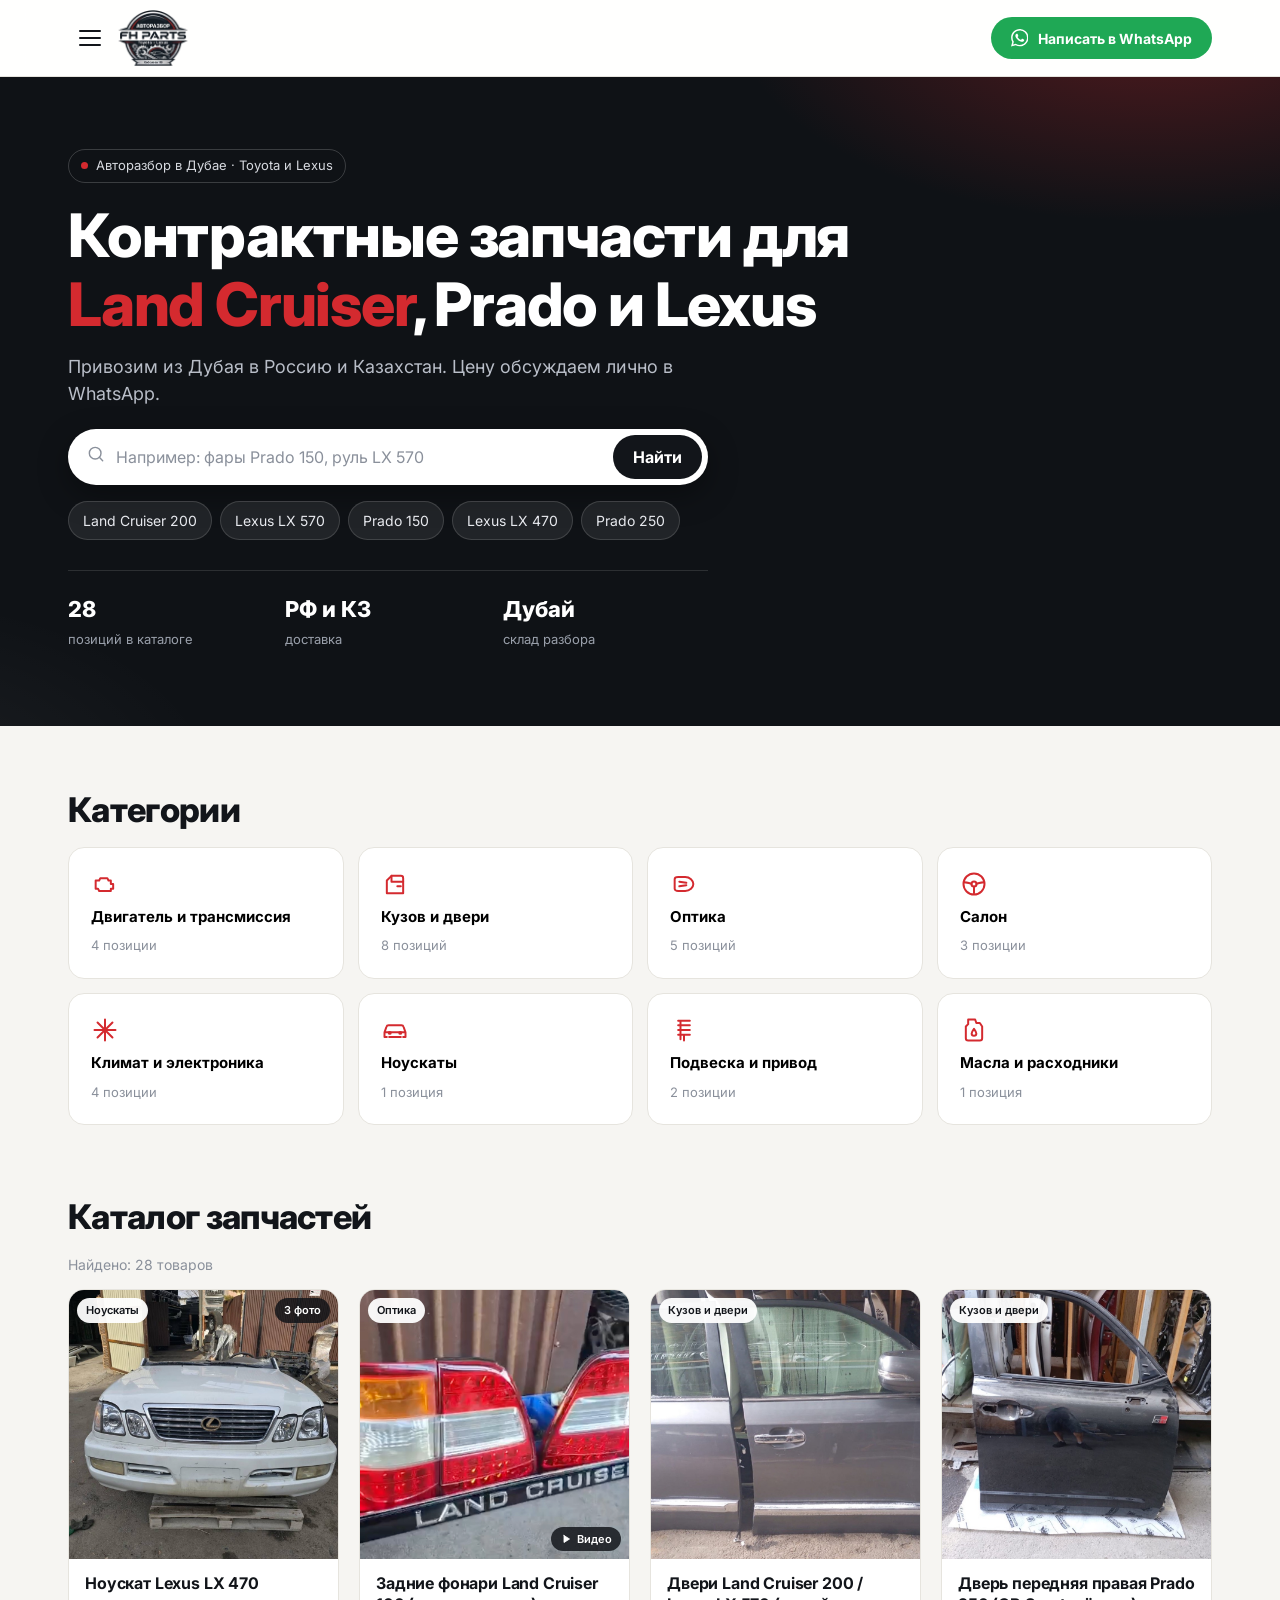
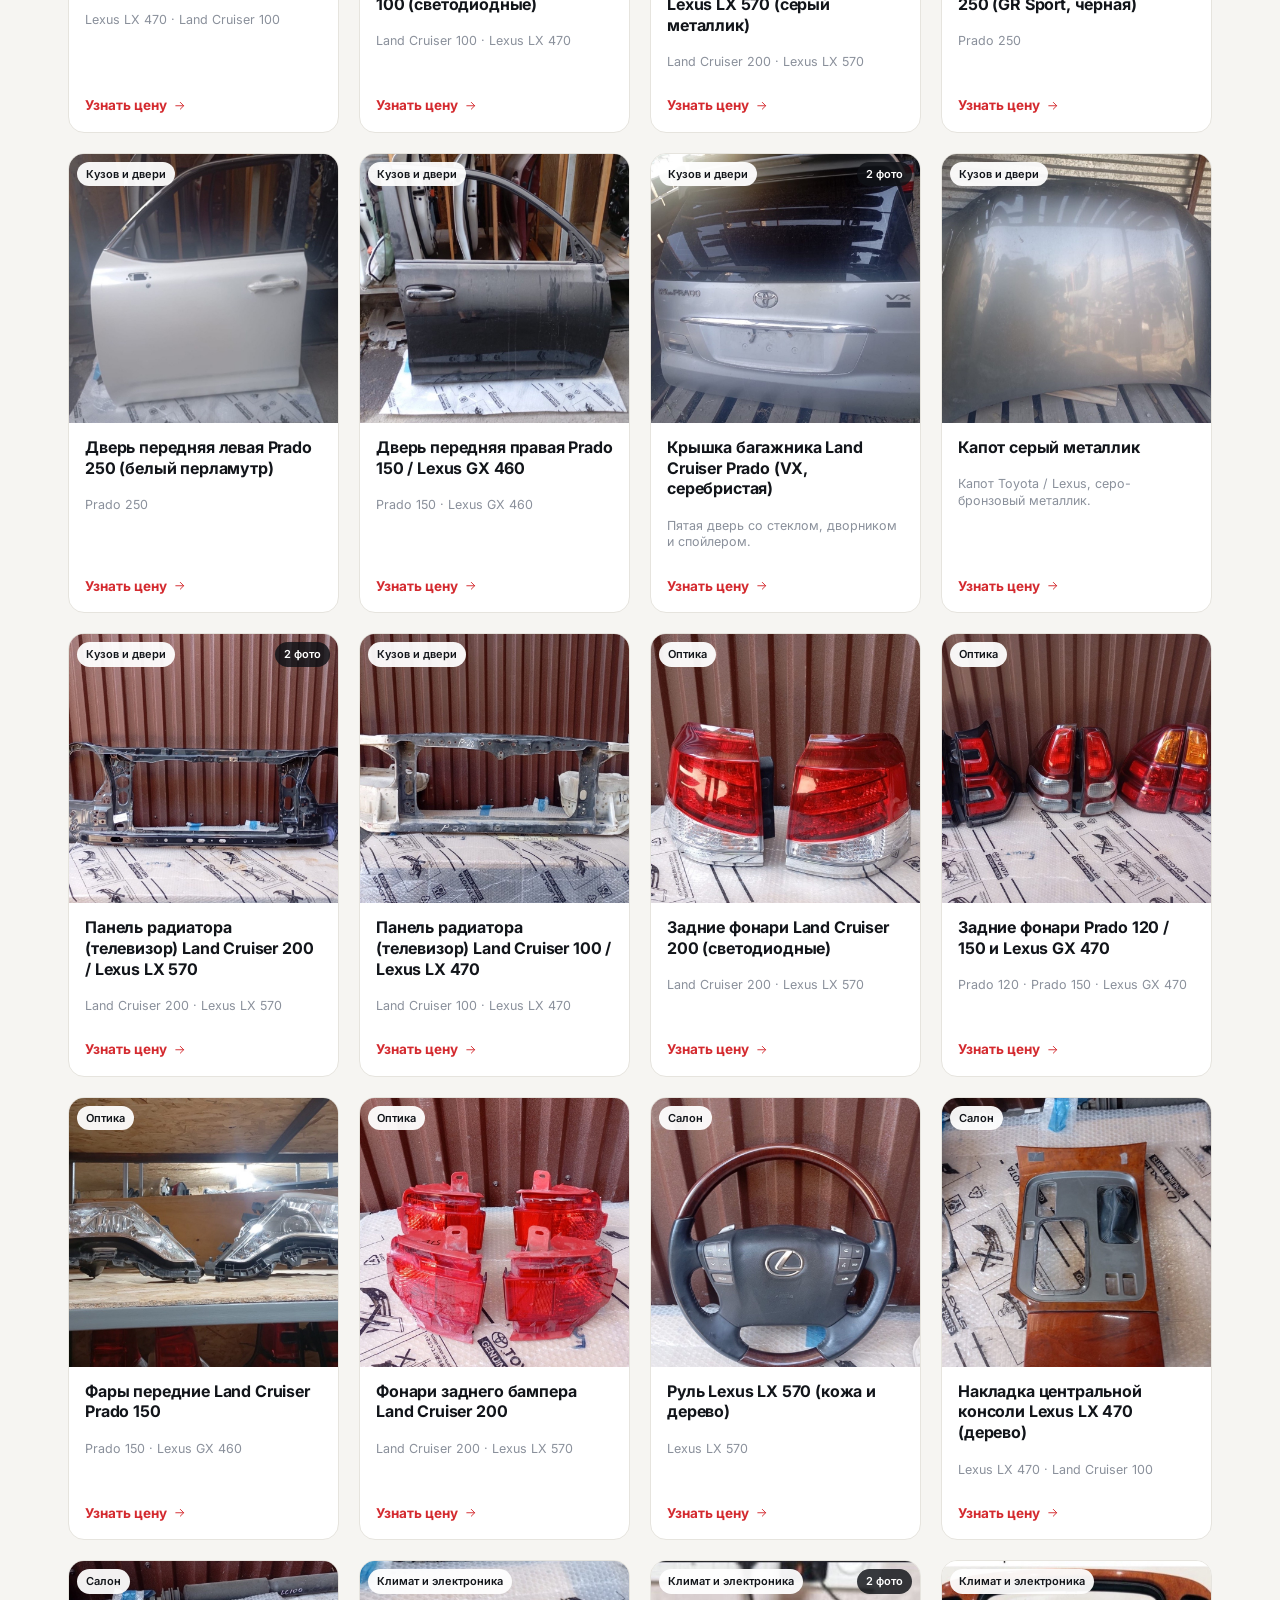
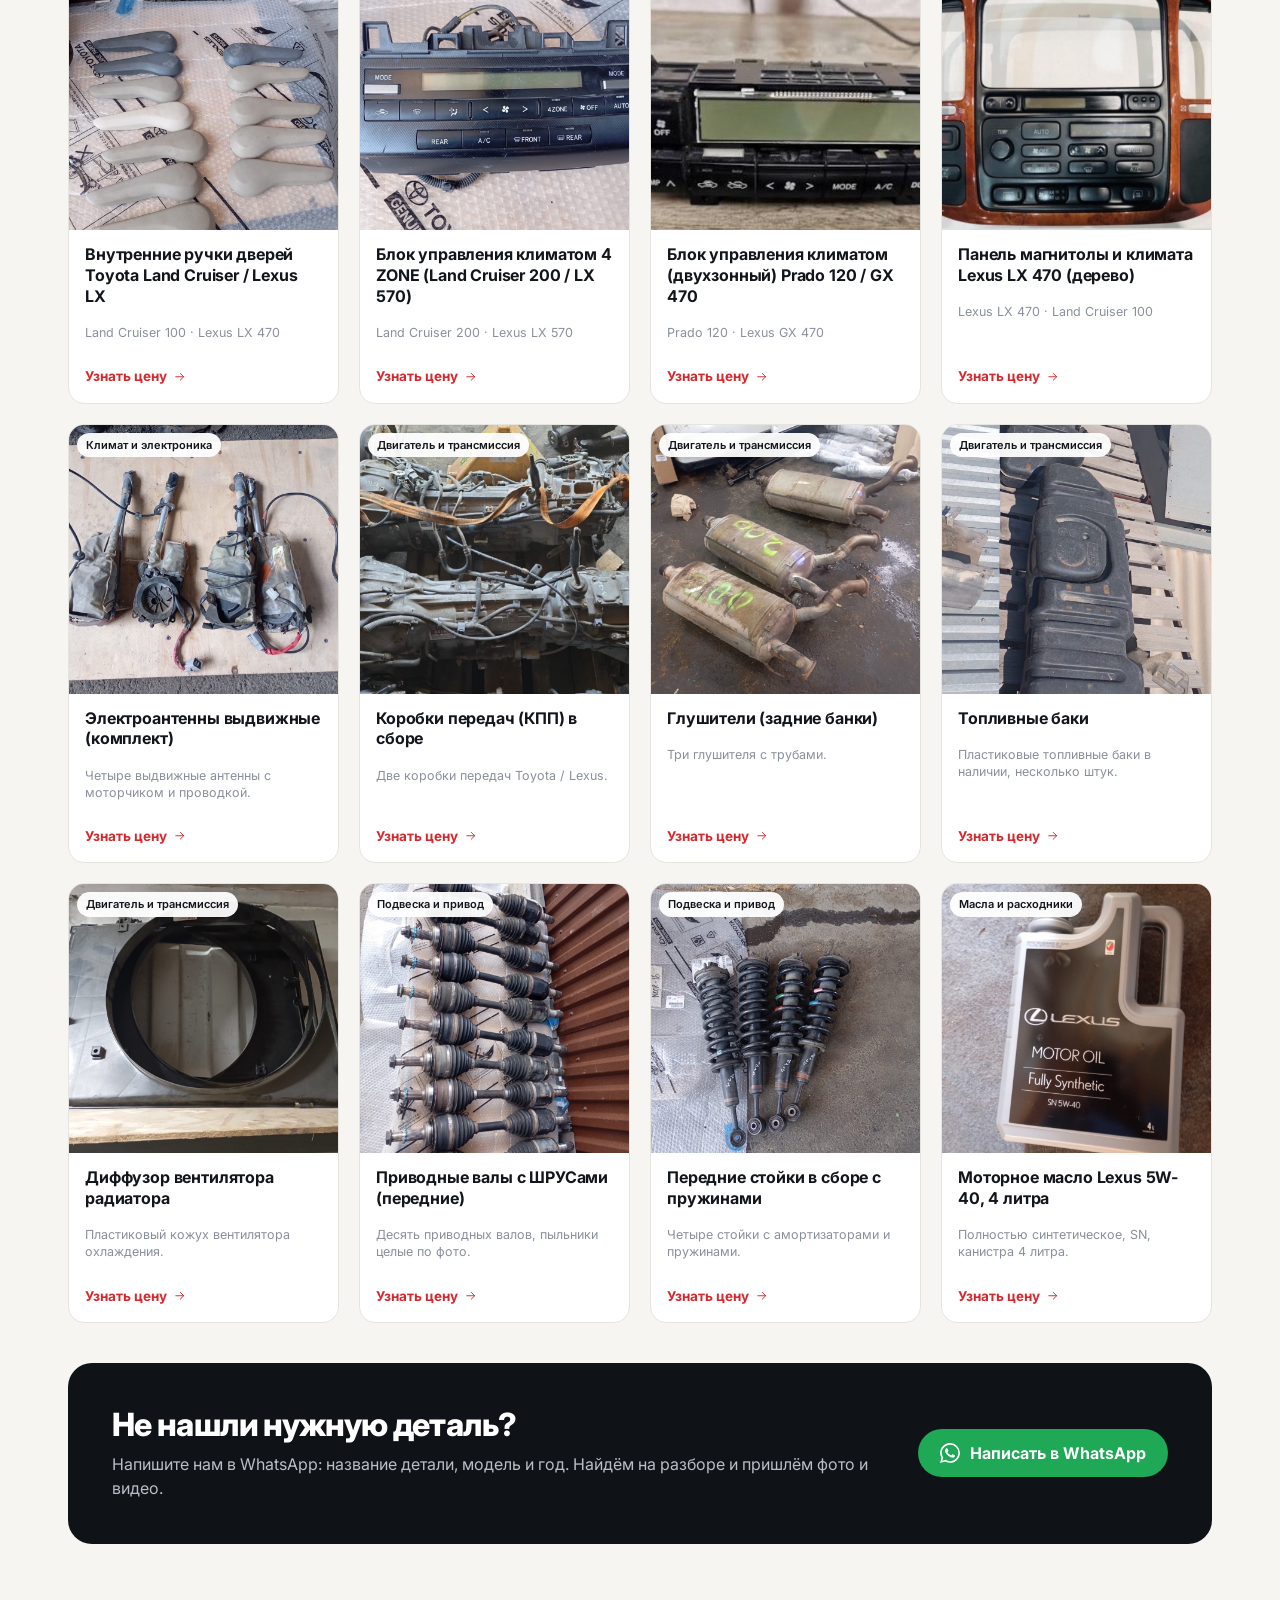
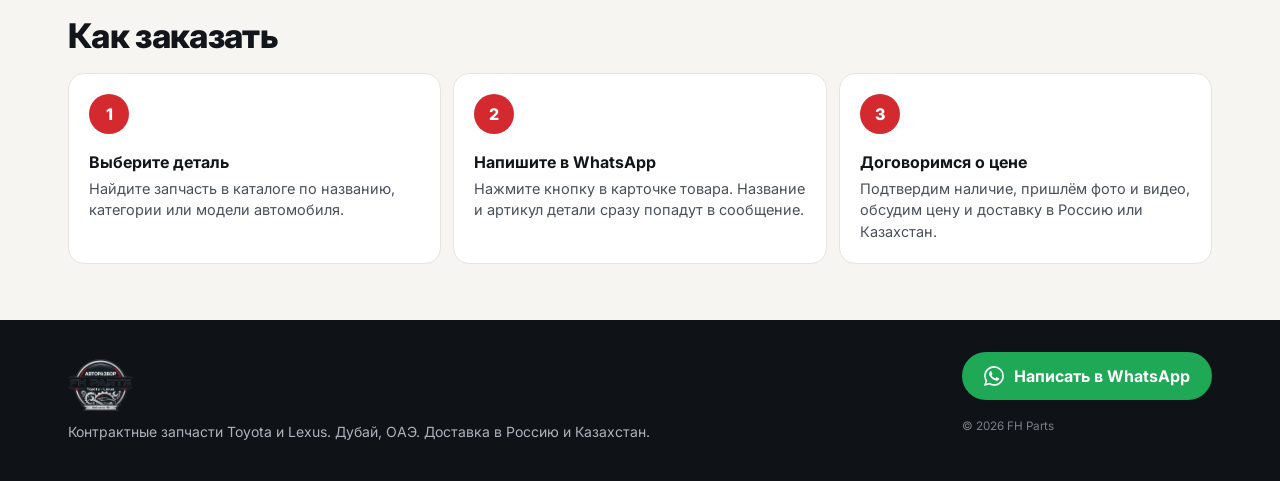
==== commit 7efbf4db: "Add files via upload" ====
--- a/index.html
+++ b/index.html
@@ -10,7 +10,7 @@
   <link rel="preconnect" href="https://fonts.googleapis.com">
   <link rel="preconnect" href="https://fonts.gstatic.com" crossorigin>
   <link href="https://fonts.googleapis.com/css2?family=Inter:wght@400;500;600;700;800&display=swap&subset=cyrillic" rel="stylesheet">
-  <link rel="stylesheet" href="css/style.css?v=2">
+  <link rel="stylesheet" href="css/style.css?v=3">
 </head>
 <body>
 
@@ -19,7 +19,7 @@
     <div class="head-left">
       <button class="burger" id="burger" type="button" aria-label="Открыть меню" aria-expanded="false" aria-controls="menu"><span></span><span></span><span></span></button>
       <a class="brand" href="./" aria-label="FH Parts, на главную">
-        <img src="img/logo.png?v=2" alt="FH Parts, авторазбор Toyota и Lexus">
+        <img src="img/logo.png?v=3" alt="FH Parts, авторазбор Toyota и Lexus">
       </a>
     </div>
     <a id="headWa" class="btn btn-wa btn-sm" aria-label="Написать в WhatsApp"></a>
@@ -114,7 +114,7 @@
 <footer class="footer">
   <div class="wrap">
     <div>
-      <a class="brand" href="./"><img src="img/logo.png?v=2" alt="FH Parts" style="height:52px"></a>
+      <a class="brand" href="./"><img src="img/logo.png?v=3" alt="FH Parts" style="height:52px"></a>
       <p style="margin:10px 0 0">Контрактные запчасти Toyota и Lexus. Дубай, ОАЭ. Доставка в Россию и Казахстан.</p>
     </div>
     <div>
@@ -124,9 +124,9 @@
   </div>
 </footer>
 
-<script src="js/config.js?v=2"></script>
-<script src="data/products.js?v=2"></script>
-<script src="js/common.js?v=2"></script>
-<script src="js/catalog.js?v=2"></script>
+<script src="js/config.js?v=3"></script>
+<script src="data/products.js?v=3"></script>
+<script src="js/common.js?v=3"></script>
+<script src="js/catalog.js?v=3"></script>
 </body>
 </html>
